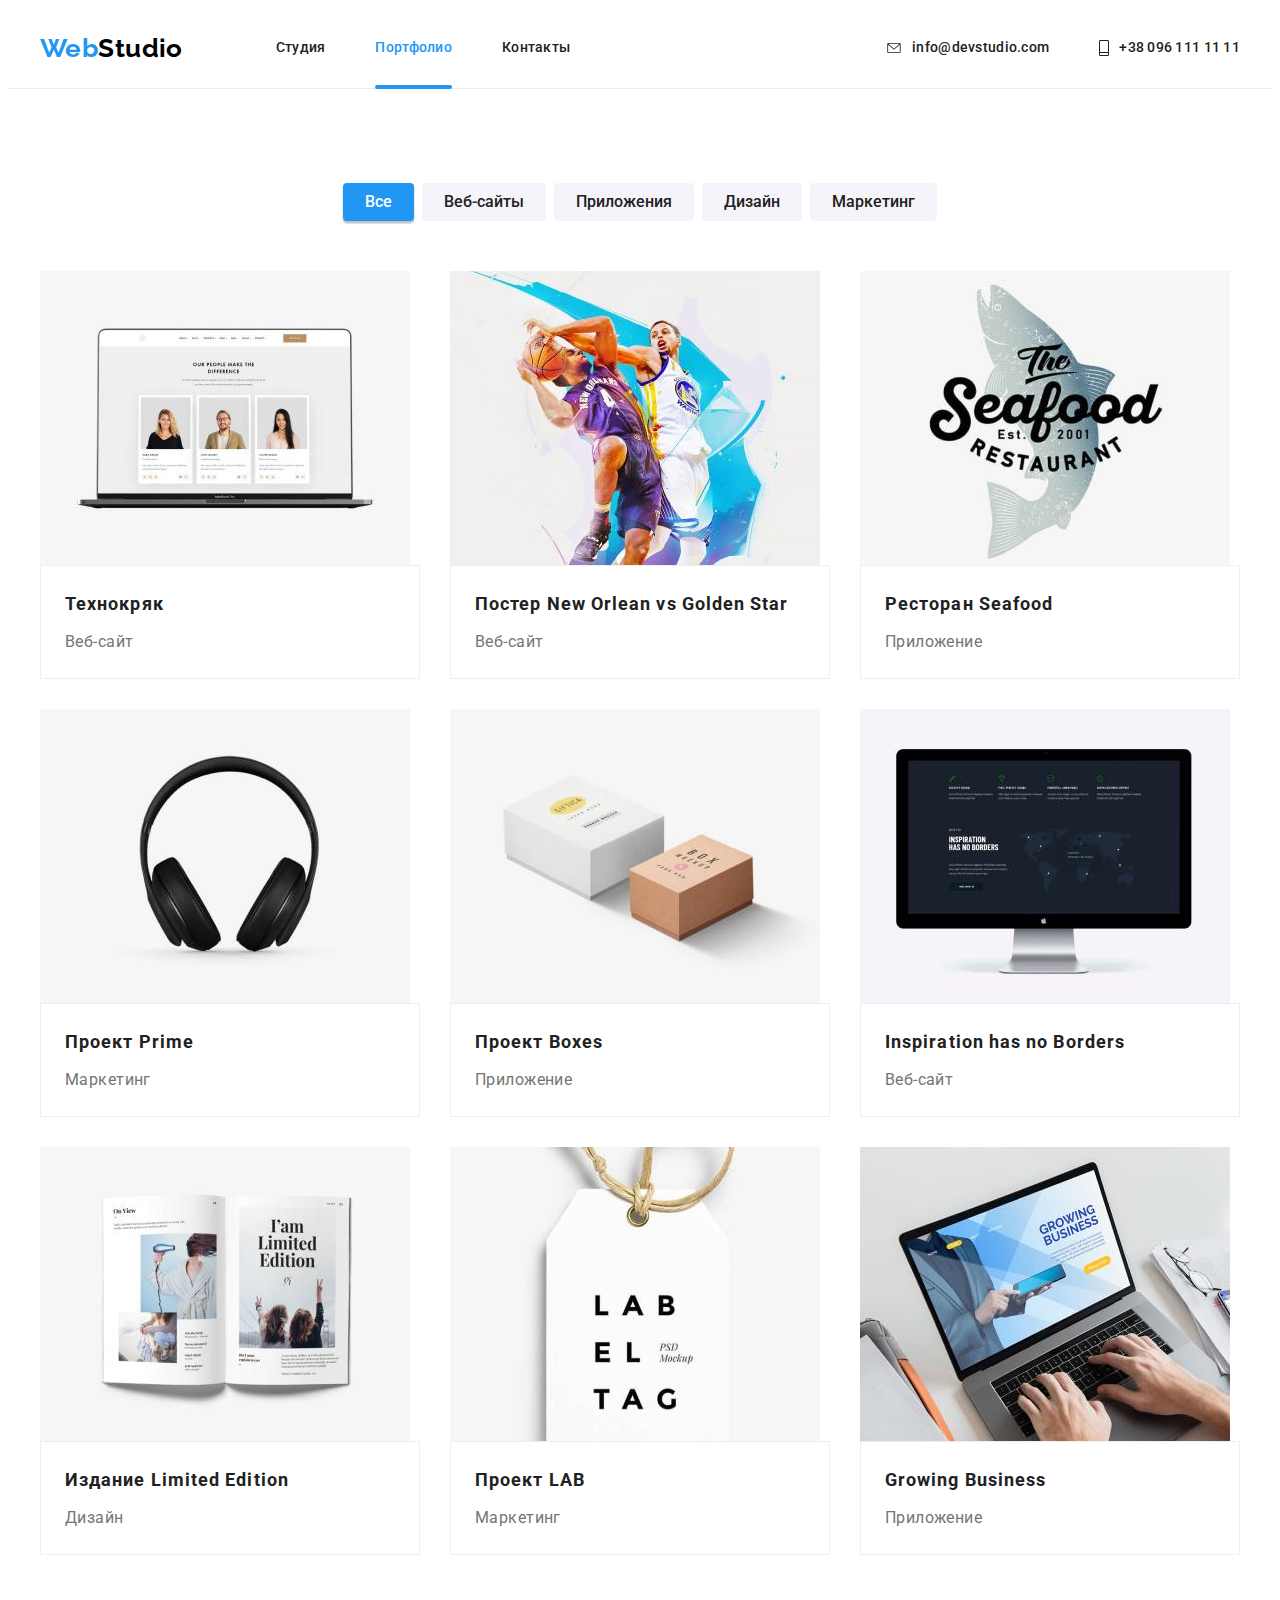
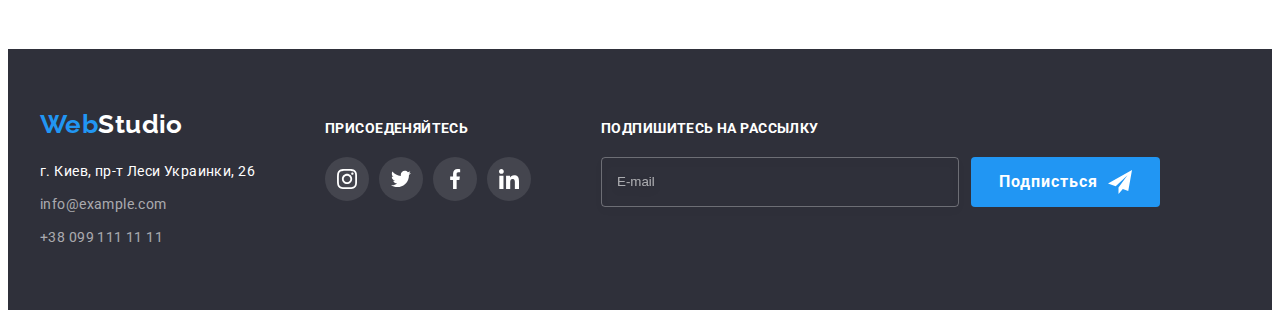
==== portfolio.html @ b483f8b5 "7" ====
<!DOCTYPE html>
<html lang="ru">

<head>
    <meta charset="UTF-8">
    <meta http-equiv="X-UA-Compatible" content="IE=edge">
    <meta name="viewport" content="width=device-width, initial-scale=1.0">
    <title>Document</title>
    <link rel="preconnect" href="https://fonts.googleapis.com">
    <link rel="preconnect" href="https://fonts.gstatic.com" crossorigin>
    <link
        href="https://fonts.googleapis.com/css2?family=Raleway:wght@700&family=Roboto:wght@400;500;700;900&display=swap"
        rel="stylesheet">

    <link rel="stylesheet" href="https://cdnjs.cloudflare.com/ajax/libs/modern-normalize/1.1.0/modern-normalize.min.css"
        integrity="sha512-wpPYUAdjBVSE4KJnH1VR1HeZfpl1ub8YT/NKx4PuQ5NmX2tKuGu6U/JRp5y+Y8XG2tV+wKQpNHVUX03MfMFn9Q=="
        crossorigin="anonymous" referrerpolicy="no-referrer" />

    <link rel="stylesheet" href="./css/styles.css">
</head>

<body>
    <header class="header">
        <div class="container header-container">
        <nav class="header-navigation">
            <a class="logo link" lang="en" href="">Web<span class="header-logo">Studio</span></a>
            <ul class="header-list list">
                <li class="header-item"><a class="header-link link" href="./index.html">Студия</a></li>
                <li class="header-item"><a class="header-link link current-link current" href="">Портфолио</a></li>
                <li class="header-item"><a class="header-link link" href="">Контакты</a></li>
            </ul>
        </nav>
        <ul class="header-contact">
            <li class="header-item list">
            <a lang="en" class="header-link link" href="mailto:info@devstudio.com">
                <svg class="header-icon" width="16" height="10">
                    <use href="./images/icons.svg#icon-envelope" ></use>   
                </svg> 
                info@devstudio.com
            </a>
            </li>
            <li class="header-item list">
            <a class="header-link link" href="tel:+380961111111">
                <svg class="header-icon" width="10" height="16">
                    <use href="./images/icons.svg#icon-vector"></use>   
                </svg> 
                +38 096 111 11 11
            </a>
            </li>
        </ul>
        </div>
    </header>
    <main>
        <!-- Галерея -->
        <section class="prtfolio section">
            <div class="container">
            <h1 class="hidden">Портфолио</h1>
            <ul class="button-list list">
                <li class="button-item"><button class="gallery-btn current-btn" type="button">Все</button></li>
                <li class="button-item"><button class="gallery-btn" type="button">Веб-сайты</button></li>
                <li class="button-item"><button class="gallery-btn" type="button">Приложения</button></li>
                <li class="button-item"><button class="gallery-btn" type="button">Дизайн</button></li>
                <li class="button-item"><button class="gallery-btn" type="button">Маркетинг</button></li>
            </ul>
            <ul class="gallery-list list">
                <li class="gallery-card">
                    <a class="link gallery-link" href="" target="_blank" rel="noopener noreferrer">
                        <div class="gallery-top-wrapper">
                        <img src="./images/portfolio1.jpg" alt="открытый ноутбук" width="370"/>
                        <p class="gallery-text">Технокряк это современная площадка распространения коронавируса. Компании используют эту платформу для цифрового шпионажа и атак на защищённые сервера конкурентов.</p>
                        </div>
                        <div class="gallery-content">
                            <h2 class="gallery-title">Технокряк</h2>
                            <p class="gallery-item">Веб-сайт</p>
                        </div>
                    </a>
                </li>
                <li class="gallery-card">
                    <a class="link gallery-link" href="" target="_blank" rel="noopener noreferrer">
                        <div class="gallery-top-wrapper">
                        <img src="./images/portfolio2.jpg" alt="баскетболисты прыгают с мячем" width="370" />
                        <p class="gallery-text">Технокряк это современная площадка распространения коронавируса. Компании используют эту платформу для цифрового шпионажа и атак на защищённые сервера конкурентов.</p>
                        </div>
                        <div class="gallery-content">
                            <h2 class="gallery-title" lang="en">Постер New Orlean vs Golden Star</h2>
                            <p class="gallery-item">Веб-сайт</p>
                        </div>

                    </a>
                </li>
                <li class="gallery-card">
                    <a class="link gallery-link" href="" target="_blank" rel="noopener noreferrer">
                        <div class="gallery-top-wrapper">
                        <img src="./images/portfolio3.jpg" alt="логотип" width="370" />
                        <p class="gallery-text">Технокряк это современная площадка распространения коронавируса. Компании используют эту платформу для цифрового шпионажа и атак на защищённые сервера конкурентов.</p>
                        </div>
                        <div class="gallery-content">
                            <h2 class="gallery-title" lang="en">Ресторан Seafood</h2>
                            <p class="gallery-item">Приложение</p>
                        </div>
                    </a>
                </li>
                <li class="gallery-card">
                    <a class="link gallery-link" href="" target="_blank" rel="noopener noreferrer">
                        <div class="gallery-top-wrapper">
                        <img src="./images/portfolio4.jpg" alt="наушники" width="370" />
                        <p class="gallery-text">Технокряк это современная площадка распространения коронавируса. Компании используют эту платформу для цифрового шпионажа и атак на защищённые сервера конкурентов.</p>
                        </div>
                        <div class="gallery-content">
                            <h2 class="gallery-title" lang="en">Проект Prime</h2>
                            <p class="gallery-item">Маркетинг</p>
                        </div>
                    </a>
                </li>
                <li class="gallery-card">
                    <a class="link gallery-link" href="" target="_blank" rel="noopener noreferrer">
                        <div class="gallery-top-wrapper">
                        <img src="./images/portfolio5.jpg" alt="коробки" width="370" />
                        <p class="gallery-text">Технокряк это современная площадка распространения коронавируса. Компании используют эту платформу для цифрового шпионажа и атак на защищённые сервера конкурентов.</p>
                        </div>
                        <div class="gallery-content">
                            <h2 class="gallery-title" lang="en">Проект Boxes</h2>
                            <p class="gallery-item">Приложение</p>
                        </div>
                    </a>
                </li>
                <li class="gallery-card">
                    <a class="link gallery-link" href="" target="_blank" rel="noopener noreferrer">
                        <div class="gallery-top-wrapper">
                        <img src="./images/portfolio6.jpg" alt="монитор" width="370" />
                        <p class="gallery-text">Технокряк это современная площадка распространения коронавируса. Компании используют эту платформу для цифрового шпионажа и атак на защищённые сервера конкурентов.</p>
                        </div>
                        <div class="gallery-content">
                            <h2 class="gallery-title" lang="en">Inspiration has no Borders</h2>
                            <p class="gallery-item">Веб-сайт</p>
                        </div>
                    </a>
                </li>
                <li class="gallery-card">
                    <a class="link gallery-link" href="" target="_blank" rel="noopener noreferrer">
                        <div class="gallery-top-wrapper">
                        <img src="./images/portfolio7.jpg" alt="открытая книга" width="370" />
                        <p class="gallery-text">Технокряк это современная площадка распространения коронавируса. Компании используют эту платформу для цифрового шпионажа и атак на защищённые сервера конкурентов.</p>
                        </div>
                        <div class="gallery-content">
                            <h2 class="gallery-title" lang="en">Издание Limited Edition</h2>
                            <p class="gallery-item">Дизайн</p>
                        </div>
                    </a>
                </li>
                <li class="gallery-card">
                    <a class="link gallery-link" href="" target="_blank" rel="noopener noreferrer">
                        <div class="gallery-top-wrapper">
                        <img src="./images/portfolio8.jpg" alt="бирка" width="370" />
                        <p class="gallery-text">Технокряк это современная площадка распространения коронавируса. Компании используют эту платформу для цифрового шпионажа и атак на защищённые сервера конкурентов.</p>
                        </div>
                        <div class="gallery-content">
                            <h2 class="gallery-title" lang="en">Проект LAB</h2>
                            <p class="gallery-item">Маркетинг</p>
                        </div>
                    </a>
                </li>
                <li class="gallery-card">
                    <a class="link gallery-link" href="" target="_blank" rel="noopener noreferrer">
                        <div class="gallery-top-wrapper">
                        <img src="./images/portfolio9.jpg" alt="печатает на ноутбуке" width="370" />
                        <p class="gallery-text">Технокряк это современная площадка распространения коронавируса. Компании используют эту платформу для цифрового шпионажа и атак на защищённые сервера конкурентов.</p>
                        </div>
                        <div class="gallery-content">
                            <h2 class="gallery-title" lang="en">Growing Business</h2>
                            <p class="gallery-item">Приложение</p>
                        </div>
                    </a>
                </li>
            </ul>
        </div>
        </section>
    </main>
    <footer class="footer">
        <div class="container footer-info">
            <div class="footer-contact">
            <a class="logo link" lang="en" href="">Web<span class="footer-logo">Studio</span></a>
            <address class="adrress-list">
            <ul class="footer-list">
                <li class="footer-item list"><a class="adress-link link" href="">г. Киев, пр-т Леси Украинки, 26</a></li>
                <li class="footer-item list"><a class="adrress-item link" href="mailto:info@example.com">info@example.com</a></li>
                <li class="footer-item list"><a class="adrress-item link" href="tel:+380991111111">+38 099 111 11 11</a></li>
            </ul>
            </address>
            </div>
            <div class="footer-contact ">
            <h4 class="foter-social-title">ПРИСОЕДЕНЯЙТЕСЬ</h4>
            <ul class="foter-social-list social-list list">
                <li class="social-item">
                    <a href="" class="footer-social-link link">
                        <svg class="footer-icon">
                            <use href="./images/icons.svg#icon-instagram"></use>   
                        </svg>
                    </a>
                </li> 
                <li class="social-item">
                    <a href="" class="footer-social-link link">
                        <svg class="footer-icon">
                            <use href="./images/icons.svg#icon-twitter"></use>   
                        </svg>
                    </a>
                </li> 
                    <li class="social-item">
                        <a href="" class="footer-social-link link">
                            <svg class="footer-icon">
                                <use href="./images/icons.svg#icon-facebook"></use>   
                            </svg>
                        </a>
                    </li> 
                    <li class="social-item">
                        <a href="" class="footer-social-link link">
                            <svg class="footer-icon">
                                <use href="./images/icons.svg#icon-linkedin"></use>   
                            </svg>
                        </a>
                    </li>  
            </ul>
            </div> 
            <div class="signup-container">
                <h4 class="foter-social-title">ПОДПИШИТЕСЬ НА РАССЫЛКУ</h4>
                <div class="singup-wrap">
                    <form action="#" class="singup-form">
                        <input type="text" name="user-email" class="form-input" placeholder="E-mail" />
                    </form>
                    <button type="button" class="singup-btn">Подписться
                        <svg class="icon-send" width="24" height="24">
                            <use href="./images/icons.svg#icon-send"></use>
                        </svg>
                    </button>
                </div>
            </div>
        </div>
    </footer>
</body>

</html>
---- css/styles.css ----
:root {
  --primary-title-color: #ffffff;
  --secondary-title-color: #212121;
  --primary-text-color: #757575;
  --secondary-text-color: #ffffff;
  --accent-color: #2196f3;
  --border-color: #ececec;
  --bg-color: #f5f4fa;
  --primery-icon-color: #afb1b8;
}

p,
h1,
h2,
h3,
h4,
h5,
h6 {
  margin: 0;
}
ul {
  margin: 0;
  padding-left: 0;
}

img {
  display: block;
  max-width: 100%;
  height: auto;
}

body {
  font-family: "Roboto", sans-serif;
  font-size: 14px;
  letter-spacing: 0.03em;
  color: var(--primary-text-color);
  background-color: var(--primary-title-color);
}

.link {
  text-decoration: none;
  color: inherit;
}

.list {
  list-style: none;
}
.container {
  width: 1200px;
  margin: 0 auto;
  padding-left: 15px;
  padding-right: 15px;
}

.section {
  padding-top: 94px;
  padding-bottom: 94px;
}

.hidden {
  position: absolute;
  width: 1px;
  height: 1px;
  margin: -1px;
  padding: 0;
  overflow: hidden;
  border: 0;
  clip: rect(0 0 0 0);
}

/* HEADER */

.header {
  border-bottom: 1px solid var(--border-color);
}

.header-container {
  display: flex;
  align-items: center;
}

.header-navigation {
  display: flex;
  align-items: center;
}

.header-navigation .logo {
  margin-right: 93px;
}

.header-list {
  display: flex;
}

.header-item:not(:last-child) {
  margin-right: 50px;
}

.logo {
  font-family: "Raleway", sans-serif;
  font-weight: 700;
  font-size: 26px;
  line-height: 1.19;
  color: var(--accent-color);
}

.header-logo {
  color: #000000;
}

.header-contact {
  display: flex;
  margin-left: auto;
  color: var(--primary-text-color);
}

.header-item {
  display: flex;
  padding: 32px 0;
  line-height: 1.14;
  letter-spacing: 0.02em;
}

.header-link {
  font-weight: 500;
  line-height: 1.14;
  color: var(--secondary-title-color);
  display: flex;
  align-items: center;
  position: relative;
  transition: color 250ms cubic-bezier(0.4, 0, 0.2, 1);
}

.header-contact-item {
  color: var(--primary-text-color);
}

.header-link:hover,
.header-link:focus,
.current-link {
  color: var(--accent-color);
}

.header-icon {
  fill: var(--primary-text-color);
  margin-right: 10px;
  fill: currentColor;
}

.current::after {
  content: "";
  position: absolute;
  width: 100%;
  height: 4px;
  border-radius: 2px;
  background-color: var(--accent-color);
  display: block;
  bottom: -33px;
}

/* HERO */
.hero {
  background-image: linear-gradient(
      to right,
      rgba(47, 48, 58, 0.4),
      rgba(47, 48, 58, 0.4)
    ),
    url(../images/hero.jpg);
  background-repeat: no-repeat;
  background-position: center;
  background-size: cover;

  text-align: center;
  padding-top: 200px;
  padding-bottom: 200px;
}

.hero-title {
  margin: 0 auto;
  max-width: 696px;
  margin-bottom: 30px;

  font-weight: 900;
  font-size: 44px;
  line-height: 1.36;
  letter-spacing: 0.06em;
  text-transform: uppercase;
  color: var(--primary-title-color);
}

.hero-btn {
  padding: 10px 32px;
  display: inline-block;
  align-items: center;
  text-align: center;
  margin: 0 auto;
  border: 0;
  border-radius: 4px;

  font-family: inherit;
  font-weight: 700;
  font-size: 16px;
  line-height: 1.88;
  letter-spacing: 0.06em;
  color: var(--primary-title-color);
  background-color: var(--accent-color);
  cursor: pointer;
  transition: color 250ms cubic-bezier(0.4, 0, 0.2, 1),
    background-color 250ms cubic-bezier(0.4, 0, 0.2, 1);
}

.hero-btn:hover,
.hero-btn:focus {
  font-family: inherit;
  font-weight: 700;
  font-size: 16px;
  line-height: 1.88;
  letter-spacing: 0.06em;
  color: var(--primary-title-color);
  background-color: #188ce8;
}

/* ANDVANTAGES */

.advantages-list {
  display: flex;
  flex-wrap: wrap;
  align-items: center;
  margin-left: -30px;
  margin-top: -30px;
}
.advantages-card {
  max-width: 270px;
  margin-left: 30px;
  margin-top: 30px;
  flex-basis: calc(100% / 4 - 30px);
}
.advantages-item {
  margin-bottom: 10px;
  font-weight: 700;
  line-height: 1.14;
  text-transform: uppercase;
  color: var(--secondary-title-color);
}

.advantages-link {
  font-weight: 400;
  line-height: 1.71;
}

.advantages-icon {
  display: flex;
  justify-content: center;
  align-items: center;
  background-color: var(--bg-color);
  height: 120px;
  margin-bottom: 30px;
}

/* WORK */

.work {
  padding-top: 0;
}

.work-title {
  text-align: center;
  margin-bottom: 50px;
  font-weight: 700;
  font-size: 36px;
  line-height: 1.17;
  color: var(--secondary-title-color);
}

.work-list {
  display: flex;
  flex-wrap: wrap;
  align-items: center;
  margin-left: -30px;
  margin-top: -30px;
}
.work-card {
  margin-left: 30px;
  margin-top: 30px;
  flex-basis: calc(100% / 3 - 30px);
  position: relative;
}

.work-list-text {
  font-size: 14px;
  color: var(--secondary-text-color);
  background: rgba(47, 48, 58, 0.8);
  text-align: center;
  padding: 27px;
  position: absolute;
  bottom: 0;
  left: 0;
  height: 70px;
  width: 100%;
}

/* TEAM */

.team {
  background: var(--bg-color);
}

.team-list {
  display: flex;
  flex-wrap: wrap;
  align-items: center;
  margin-left: -30px;
  margin-top: -30px;
}

.team-card {
  max-width: 270px;
  margin-left: 30px;
  margin-top: 30px;
  flex-basis: calc(100% / 4 - 30px);
  box-shadow: 0px 1px 3px rgba(0, 0, 0, 0.12), 0px 1px 1px rgba(0, 0, 0, 0.14),
    0px 2px 1px rgba(0, 0, 0, 0.2);
  border-radius: 0px 0px 4px 4px;
  background-color: var(--primary-title-color);
}

.team-title {
  text-align: center;
  padding-bottom: 50px;
  font-weight: 700;
  font-size: 36px;
  line-height: 1.17;
  color: var(--secondary-title-color);
}

.team-item {
  margin-bottom: 10px;

  font-weight: 500;
  font-size: 16px;
  line-height: 1.19;
  text-align: center;
  color: var(--secondary-title-color);
}

.team-content {
  padding: 30px 30px;
}

.team-link {
  font-weight: 400;
  font-size: 16px;
  line-height: 1.19;
  text-align: center;
  margin-bottom: 16px;
  display: flex;
  align-items: center;
  justify-content: center;
}

.social-list {
  display: flex;
  justify-content: center;
}

.social-item {
  display: flex;
  width: 44px;
  height: 44px;
  border-radius: 50%;
}

.social-item + .social-item {
  margin-left: 10px;
}

.social-link {
  display: flex;
  align-items: center;
  justify-content: center;
  width: 100%;
  height: 100%;
  border-radius: 50%;
  transition: background-color 250ms cubic-bezier(0.4, 0, 0.2, 1);
}

.social-icon {
  width: 20px;
  height: 20px;
  fill: var(--primery-icon-color);
  transition: fill 250ms cubic-bezier(0.4, 0, 0.2, 1);
}

.social-link:hover,
.social-link:focus {
  background-color: var(--accent-color);
}

.social-link:hover .social-icon,
.social-link:focus .social-icon {
  fill: var(--secondary-text-color);
}

/* CLIENTS */

.clients-title {
  text-align: center;
  font-weight: 700;
  font-size: 36px;
  line-height: 1.17;
  color: var(--secondary-title-color);
  margin-bottom: 50px;
}

.clients-list {
  display: flex;
  flex-wrap: wrap;
  align-items: center;
  margin-left: -30px;
  margin-top: -30px;
}

.clients-item {
  margin-left: 30px;
  margin-top: 30px;
  flex-basis: calc(100% / 6 - 30px);
  transition: outline 250ms cubic-bezier(0.4, 0, 0.2, 1);
}

.clients-icon {
  display: flex;
  justify-content: center;
  align-items: center;
  height: 92px;
  border: 1px solid var(--primery-icon-color);
  border-radius: 4px 4px 4px 4px;
  fill: var(--primery-icon-color);
  transition: fill 250ms cubic-bezier(0.4, 0, 0.2, 1),
    border 250ms cubic-bezier(0.4, 0, 0.2, 1);
}

.clients-icon:hover,
.clients-icon:focus {
  border: 1px solid var(--accent-color);
  fill: var(--accent-color);
}

/* FOOTER */

.footer .logo {
  display: block;
  margin-bottom: 20px;
}

.footer {
  display: flex;
  padding-top: 60px;
  padding-bottom: 60px;
  background-color: #2f303a;
}

.footer-item:not(:last-child) {
  margin-bottom: 9px;
}

.footer-logo {
  color: var(--secondary-text-color);
}
.adrress-item {
  font-style: normal;
  line-height: 1.71;
  color: rgba(255, 255, 255, 0.6);
}

.adress-link {
  font-style: normal;
  line-height: 1.71;
  color: var(--secondary-text-color);
  transition: color 250ms ease;
}
.adrress-item:hover,
.adrress-item:focus,
.adress-link:hover,
.adress-link:focus {
  color: var(--accent-color);
}

.footer-info {
  display: flex;
  align-items: baseline;
}

.footer-contact:last-child {
  margin-left: auto;
}

.footer-contact:not(:last-child) {
  margin-right: 70px;
}

.foter-social-title {
  margin-bottom: 20px;
  font-weight: 700;
  line-height: 1.14;
  text-transform: uppercase;
  color: var(--secondary-text-color);
}

.footer-social-list {
  max-width: 200px;
}

.footer-social-link {
  display: flex;
  align-items: center;
  justify-content: center;
  width: 100%;
  height: 100%;
  border-radius: 50%;
  background-color: rgba(255, 255, 255, 0.1);
  transition: background-color 250ms cubic-bezier(0.4, 0, 0.2, 1) t;
}

.footer-icon {
  width: 20px;
  height: 20px;
  fill: var(--secondary-text-color);
}

.footer-social-link:hover,
.footer-social-link:focus {
  background-color: var(--accent-color);
}

.singup-wrap {
  display: flex;
}

.singup-form {
  display: flex;
}

.form-input {
  width: 358px;
  height: 50px;
  border: 1px solid rgba(255, 255, 255, 0.3);
  box-sizing: border-box;
  filter: drop-shadow(0px 4px 4px rgba(0, 0, 0, 0.15));
  border-radius: 4px;
  background-color: transparent;
  color: var(--primary-title-color);
  outline: none;
  padding: 15px;
  margin-right: 12px;
  cursor: pointer;
  transition: color 250ms cubic-bezier(0.4, 0, 0.2, 1),
    border 250ms cubic-bezier(0.4, 0, 0.2, 1);
}

.form-input::placeholder {
  color: rgba(255, 255, 255, 0.6);
  transition: color 250ms cubic-bezier(0.4, 0, 0.2, 1);
}

.form-input:hover,
.form-input:focus {
  border-color: var(--primary-title-color);
}

.form-input:hover::placeholder,
.form-input:focus::placeholder {
  color: #ffffff;
}

.singup-btn {
  padding: 10px 28px;
  display: flex;
  align-items: center;
  text-align: center;
  margin: 0 auto;
  border: 0;
  border-radius: 4px;

  font-family: inherit;
  font-weight: 700;
  font-size: 16px;
  line-height: 1.88;
  letter-spacing: 0.06em;
  color: var(--primary-title-color);
  background-color: var(--accent-color);
  cursor: pointer;
  transition: background-color 250ms cubic-bezier(0.4, 0, 0.2, 1);
}

.icon-send {
  margin-left: 10px;
}

.singup-btn:hover,
.singup-btn:focus {
  background-color: #188ce8;
}

/* PORTFOLIO */

/* GALLERY */

.button-list {
  display: flex;
  flex-wrap: wrap;
  align-items: center;
  justify-content: center;
  margin-bottom: 50px;
}

.button-item:not(:last-child) {
  margin-right: 8px;
}

.gallery-list {
  display: flex;
  flex-wrap: wrap;
  align-items: center;
  margin-left: -30px;
  margin-top: -30px;
}

.gallery-card {
  margin-left: 30px;
  margin-top: 30px;
  flex-basis: calc(100% / 3 - 30px);
}

.gallery-content {
  padding: 20px 24px;
  border: 1px solid #eeeeee;
}

.gallery-link {
  display: block;
  transition: box-shadow 250ms ease-in-out;
}

.gallery-link:hover,
.gallery-link:focus,
.gallery-link:active {
  box-shadow: 0px 1px 1px rgba(0, 0, 0, 0.12), 0px 4px 4px rgba(0, 0, 0, 0.06),
    1px 4px 6px rgba(0, 0, 0, 0.16);
  outline: none;
}

.gallery-title {
  margin-bottom: 4px;
  font-weight: 700;
  font-size: 18px;
  line-height: 2;
  letter-spacing: 0.06em;
  color: var(--secondary-title-color);
}

.gallery-item {
  font-size: 16px;
  line-height: 2;
}

.gallery-btn {
  display: inline-block;
  align-items: center;
  text-align: center;
  border: 0;
  border-radius: 4px;
  height: 38px;
  padding: 6px 22px;

  font-family: inherit;
  font-weight: 500;
  font-size: 16px;
  line-height: 1.62;
  color: var(--secondary-title-color);
  background-color: var(--bg-color);
  cursor: pointer;
  transition: color 250ms cubic-bezier(0.4, 0, 0.2, 1),
    background-color 250ms cubic-bezier(0.4, 0, 0.2, 1);
}

.gallery-btn:hover,
.gallery-btn:focus,
.current-btn {
  color: var(--secondary-text-color);
  background-color: var(--accent-color);
  box-shadow: 0px 3px 1px rgba(0, 0, 0, 0.1), 0px 1px 2px rgba(0, 0, 0, 0.08),
    0px 2px 2px rgba(0, 0, 0, 0.12);
}

.gallery-top-wrapper {
  position: relative;
  overflow: hidden;
}

.gallery-link:hover .gallery-text,
.gallery-link:focus .gallery-text {
  transform: translateY(0);
  opacity: 1;
}

.gallery-text {
  font-weight: 400;
  font-size: 18px;
  line-height: 28px;
  color: var(--secondary-text-color);
  background: rgba(33, 150, 243, 0.9);
  padding: 63px 24px;
  position: absolute;
  opacity: 0;
  top: 0;
  left: 0;
  height: 100%;
  width: 100%;
  transform: translateY(100%);
  transition: transform 250ms cubic-bezier(0.4, 0, 0.2, 1),
    opacity 250ms cubic-bezier(0.4, 0, 0.2, 1);
}

.backdrop {
  position: fixed;
  background-color: rgba(0, 0, 0, 0.2);
  width: 100vw;
  height: 100vh;
  top: 0;
  display: flex;
  align-items: center;
  justify-content: center;
  transition: opacity 250ms cubic-bezier(0.4, 0, 0.2, 1),
    visibility 250ms cubic-bezier(0.4, 0, 0.2, 1);
}

.backdrop.is-hidden {
  opacity: 0;
  visibility: hidden;
  pointer-events: none;
}

.backdrop.is-hidden .modal {
  transform: scale(2);
  opacity: 0;
}

.modal {
  width: 528px;
  height: 581px;
  background-color: var(--primary-title-color);
  border-radius: 4px;
  position: relative;
  opacity: 1;
  transform: scale(1);
  transition: transform 250ms cubic-bezier(0.4, 0, 0.2, 1),
    opacity 250ms cubic-bezier(0.4, 0, 0.2, 1);
  padding: 40px;
}

.modal-field {
  margin-bottom: 10px;
  position: relative;
}

.modal-title {
  font-weight: 700;
  font-size: 20px;
  line-height: 1.15;
  text-align: center;
  color: var(--secondary-title-color);
  margin-bottom: 12px;
}

.input-label {
  font-size: 12px;
  line-height: 1.17;
  letter-spacing: 0.01em;
  color: var(--primary-text-color);
  display: block;
  margin-bottom: 4px;
}

.modal-input {
  width: 100%;
  height: 40px;
  color: var(--primary-text-color);
  border: 1px solid rgba(33, 33, 33, 0.2);
  box-sizing: border-box;
  border-radius: 4px;
  background-color: transparent;
  padding: 12px;
  padding-left: 42px;
  outline: none;
  cursor: pointer;
  transition: border 250ms cubic-bezier(0.4, 0, 0.2, 1);
}

.modal-input:hover,
.modal-input:focus {
  border-color: var(--accent-color);
}

.modal-input-text {
  width: 100%;
  height: 120px;
  font-size: 14px;
  line-height: 1.14;
  letter-spacing: 0.01em;
  color: rgba(117, 117, 117, 0.5);
  border: 1px solid rgba(33, 33, 33, 0.2);
  box-sizing: border-box;
  border-radius: 4px;
  resize: none;
  outline: none;
  background-color: transparent;
  padding: 12px 16px;
  cursor: pointer;
  transition: border-color 250ms cubic-bezier(0.4, 0, 0.2, 1);
}

.icon-input {
  position: absolute;
  left: 15px;
  top: 50%;
  transform: translateY(-50%);
  fill: var(--secondary-title-color);
  transition: fill 250ms cubic-bezier(0.4, 0, 0.2, 1);
}

.modal-input:hover + .icon-input,
.modal-input:focus + .icon-input {
  fill: var(--accent-color);
}

.modal-input-text::placeholder {
  color: rgba(117, 117, 117, 0.5);
}

.modal-input-text:hover,
.modal-input-text:focus {
  border-color: var(--accent-color);
}

.modal-btn {
  padding: 10px 56px;
  display: block;
  align-items: center;
  text-align: center;
  margin: 0 auto;
  border: 0;
  border-radius: 4px;

  font-family: inherit;
  font-weight: 700;
  font-size: 16px;
  line-height: 1.88;
  letter-spacing: 0.06em;
  color: var(--primary-title-color);
  background-color: var(--accent-color);
  cursor: pointer;
  box-shadow: 0px 4px 4px rgba(0, 0, 0, 0.15);
  transition: background-color 250ms cubic-bezier(0.4, 0, 0.2, 1);
}

.modal-btn:hover,
.modal-btn:focus {
  background-color: #188ce8;
}

.input-wraper {
  display: block;
  position: relative;
}

.close-btn {
  position: absolute;
  right: 8px;
  top: 8px;
  background: transparent;
  border-radius: 50%;
  width: 30px;
  height: 30px;
  border: 1px solid rgba(0, 0, 0, 0.1);
  display: flex;
  align-items: center;
  justify-content: center;
  cursor: pointer;
  fill: #000000;
}

.close-btn:focus,
.close-btn:hover {
  fill: var(--accent-color);
}

.check-text {
  font-size: 14px;
  line-height: 1.71;
  color: var(--primary-text-color);
  display: flex;
  margin-bottom: 30px;

  display: flex;
  align-items: center;
  justify-content: center;
  cursor: pointer;
}

.check-text span {
  width: 16px;
  height: 15px;
  border: 1px solid var(--secondary-title-color);
  border-radius: 2px;
  margin-right: 8px;
  display: flex;
  align-items: center;
  justify-content: center;
  transition: border-color 250ms cubic-bezier(0.4, 0, 0.2, 1);
}

.modal-checkbox:checked + .check-text span {
  background-color: var(--accent-color);
  border: none;
}

.modal-checkbox:hover + .check-text span,
.modal-checkbox:focus + .check-text span {
  border-color: var(--accent-color);
}

.check-link {
  color: var(--accent-color);
  margin-left: 5px;
}
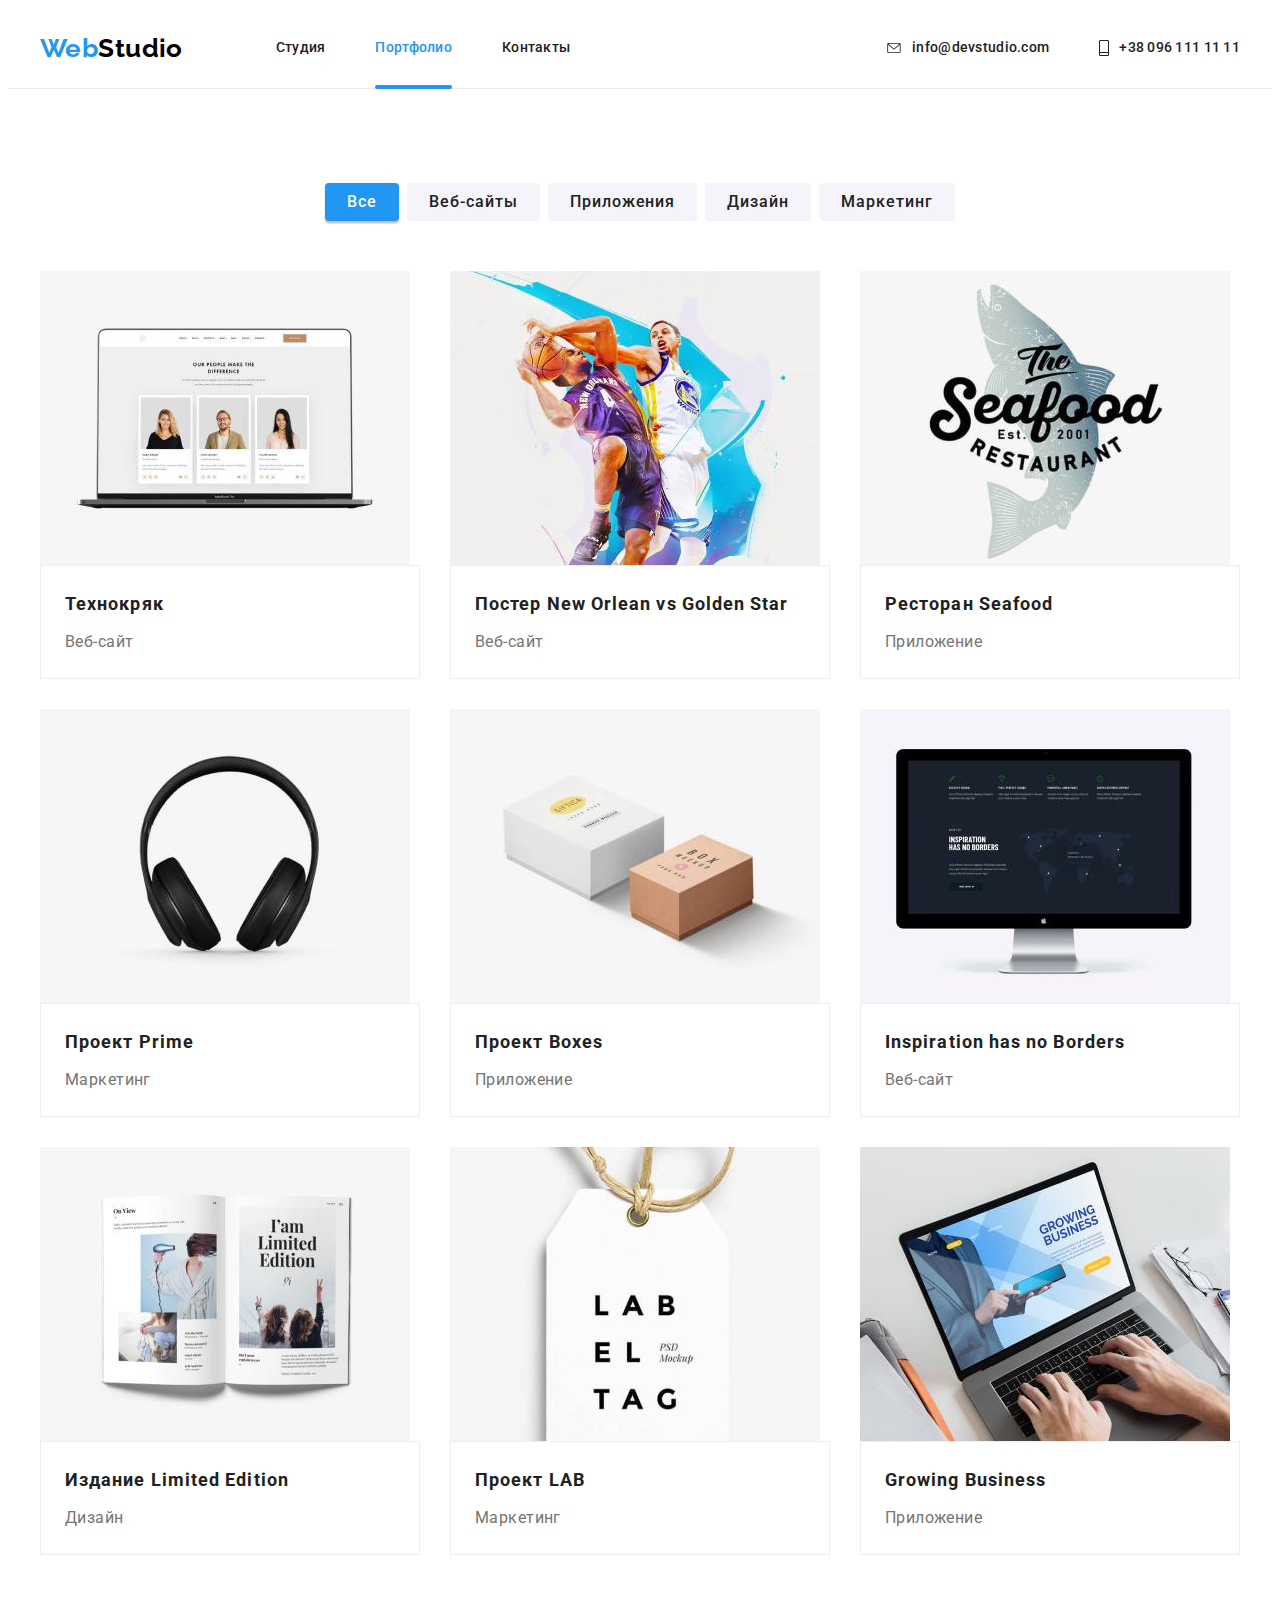
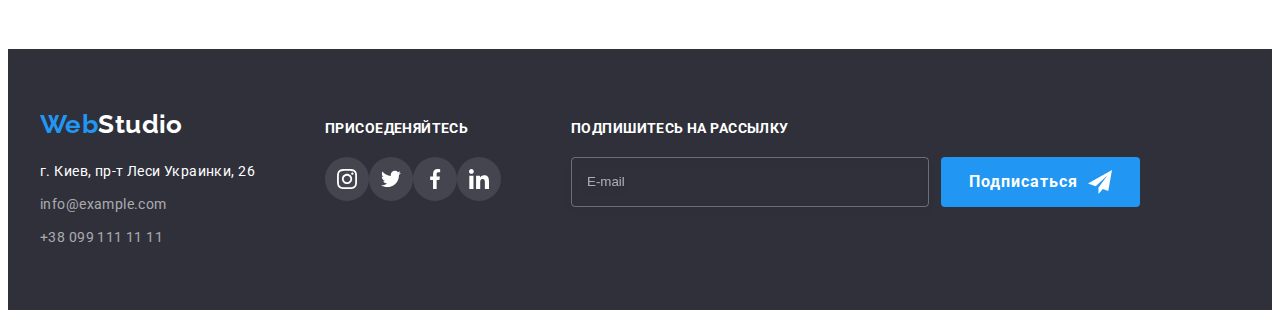
==== commit c2e4cc25: "bem" ====
--- a/portfolio.html
+++ b/portfolio.html
@@ -16,7 +16,9 @@
         integrity="sha512-wpPYUAdjBVSE4KJnH1VR1HeZfpl1ub8YT/NKx4PuQ5NmX2tKuGu6U/JRp5y+Y8XG2tV+wKQpNHVUX03MfMFn9Q=="
         crossorigin="anonymous" referrerpolicy="no-referrer" />
 
+    <link rel="stylesheet" href="./css/main.css">
     <link rel="stylesheet" href="./css/styles.css">
+
 </head>
 
 <body>
@@ -56,11 +58,11 @@
             <div class="container">
             <h1 class="hidden">Портфолио</h1>
             <ul class="button-list list">
-                <li class="button-item"><button class="gallery-btn current-btn" type="button">Все</button></li>
-                <li class="button-item"><button class="gallery-btn" type="button">Веб-сайты</button></li>
-                <li class="button-item"><button class="gallery-btn" type="button">Приложения</button></li>
-                <li class="button-item"><button class="gallery-btn" type="button">Дизайн</button></li>
-                <li class="button-item"><button class="gallery-btn" type="button">Маркетинг</button></li>
+                <li class="button-item"><button class="btn gallery-btn current-btn" type="button">Все</button></li>
+                <li class="button-item"><button class="btn gallery-btn" type="button">Веб-сайты</button></li>
+                <li class="button-item"><button class="btn gallery-btn" type="button">Приложения</button></li>
+                <li class="button-item"><button class="btn gallery-btn" type="button">Дизайн</button></li>
+                <li class="button-item"><button class="btn gallery-btn" type="button">Маркетинг</button></li>
             </ul>
             <ul class="gallery-list list">
                 <li class="gallery-card">
@@ -177,63 +179,67 @@
         </section>
     </main>
     <footer class="footer">
-        <div class="container footer-info">
+        <div class="container footer__info">
+            <div class="footer__contact">
+                <a class="logo link" lang="en" href="">Web<span class="footer__logo">Studio</span></a>
+                <address class="adrress-list">
+                    <ul class="footer-list">
+                        <li class="footer-list__item list"><a class="adrress-list__link link" href="">г. Киев, пр-т Леси
+                                Украинки, 26</a></li>
+                        <li class="footer-list__item list"><a class="adrress-list__item link"
+                                href="mailto:info@example.com">info@example.com</a></li>
+                        <li class="footer-list__item list"><a class="adrress-list__item link" href="tel:+380991111111">+38 099
+                                111 11 11</a></li>
+                    </ul>
+                </address>
+            </div>
+            <div class="footer__contact">
+                <h4 class="footer__social-title">ПРИСОЕДЕНЯЙТЕСЬ</h4>
+                <ul class="footer-social-list social-list list">
+                    <li class="social-list__item">
+                        <a href="" class="social-list__link footer-social-list__link link">
+                            <svg class="footer-social-list__icon">
+                                <use href="./images/icons.svg#icon-instagram"></use>
+                            </svg>
+                        </a>
+                    </li>
+                    <li class="social-list__item">
+                        <a href="" class="social-list__link footer-social-list__link link">
+                            <svg class="footer-social-list__icon">
+                                <use href="./images/icons.svg#icon-twitter"></use>
+                            </svg>
+                        </a>
+                    </li>
+                    <li class="social-list__item">
+                        <a href="" class="social-list__link footer-social-list__link link">
+                            <svg class="footer-social-list__icon">
+                                <use href="./images/icons.svg#icon-facebook"></use>
+                            </svg>
+                        </a>
+                    </li>
+                    <li class="social-list__item">
+                        <a href="" class="social-list__link footer-social-list__link link">
+                            <svg class="footer-social-list__icon">
+                                <use href="./images/icons.svg#icon-linkedin"></use>
+                            </svg>
+                        </a>
+                    </li>
+                </ul>
+            </div>
             <div class="footer-contact">
-            <a class="logo link" lang="en" href="">Web<span class="footer-logo">Studio</span></a>
-            <address class="adrress-list">
-            <ul class="footer-list">
-                <li class="footer-item list"><a class="adress-link link" href="">г. Киев, пр-т Леси Украинки, 26</a></li>
-                <li class="footer-item list"><a class="adrress-item link" href="mailto:info@example.com">info@example.com</a></li>
-                <li class="footer-item list"><a class="adrress-item link" href="tel:+380991111111">+38 099 111 11 11</a></li>
-            </ul>
-            </address>
-            </div>
-            <div class="footer-contact ">
-            <h4 class="foter-social-title">ПРИСОЕДЕНЯЙТЕСЬ</h4>
-            <ul class="foter-social-list social-list list">
-                <li class="social-item">
-                    <a href="" class="footer-social-link link">
-                        <svg class="footer-icon">
-                            <use href="./images/icons.svg#icon-instagram"></use>   
-                        </svg>
-                    </a>
-                </li> 
-                <li class="social-item">
-                    <a href="" class="footer-social-link link">
-                        <svg class="footer-icon">
-                            <use href="./images/icons.svg#icon-twitter"></use>   
-                        </svg>
-                    </a>
-                </li> 
-                    <li class="social-item">
-                        <a href="" class="footer-social-link link">
-                            <svg class="footer-icon">
-                                <use href="./images/icons.svg#icon-facebook"></use>   
-                            </svg>
-                        </a>
-                    </li> 
-                    <li class="social-item">
-                        <a href="" class="footer-social-link link">
-                            <svg class="footer-icon">
-                                <use href="./images/icons.svg#icon-linkedin"></use>   
-                            </svg>
-                        </a>
-                    </li>  
-            </ul>
-            </div> 
-            <div class="signup-container">
-                <h4 class="foter-social-title">ПОДПИШИТЕСЬ НА РАССЫЛКУ</h4>
+                <h4 class="footer__social-title">ПОДПИШИТЕСЬ НА РАССЫЛКУ</h4>
                 <div class="singup-wrap">
-                    <form action="#" class="singup-form">
-                        <input type="text" name="user-email" class="form-input" placeholder="E-mail" />
+                    <form action="#" class="singup-wrap__form">
+                        <input type="email" name="user-email" class="singup-wrap__input" id="email" placeholder="E-mail" />
                     </form>
-                    <button type="button" class="singup-btn">Подписться
-                        <svg class="icon-send" width="24" height="24">
+                    <button type="button" class="btn singup-wrap__btn">Подписаться
+                        <svg class="singup-wrap__icon-send" width="24" height="24">
                             <use href="./images/icons.svg#icon-send"></use>
                         </svg>
                     </button>
                 </div>
             </div>
+        
         </div>
     </footer>
 </body>
--- a/css/main.css
+++ b/css/main.css
@@ -0,0 +1,910 @@
+:root {
+  --primary-title-color: #ffffff;
+  --secondary-title-color: #212121;
+  --primary-text-color: #757575;
+  --secondary-text-color: #ffffff;
+  --accent-color: #2196f3;
+  --border-color: #ececec;
+  --bg-color: #f5f4fa;
+  --primery-icon-color: #afb1b8;
+}
+
+p,
+h1,
+h2,
+h3,
+h4,
+h5,
+h6 {
+  margin: 0;
+}
+
+ul {
+  margin: 0;
+  padding-left: 0;
+}
+
+img {
+  display: block;
+  max-width: 100%;
+  height: auto;
+}
+
+body {
+  font-family: "Roboto", sans-serif;
+  font-size: 14px;
+  letter-spacing: 0.03em;
+  color: var(--primary-text-color);
+  background-color: var(--primary-title-color);
+}
+
+.link {
+  text-decoration: none;
+  color: inherit;
+}
+
+.list {
+  list-style: none;
+}
+
+.container {
+  width: 1200px;
+  margin: 0 auto;
+  padding-left: 15px;
+  padding-right: 15px;
+}
+
+.hidden {
+  position: absolute;
+  width: 1px;
+  height: 1px;
+  margin: -1px;
+  padding: 0;
+  overflow: hidden;
+  border: 0;
+  clip: rect(0 0 0 0);
+}
+
+.section {
+  padding-top: 94px;
+  padding-bottom: 94px;
+}
+
+.btn {
+  display: flex;
+  align-items: center;
+  text-align: center;
+  margin: 0 auto;
+  border: 0;
+  border-radius: 4px;
+  font-family: inherit;
+  font-weight: 700;
+  font-size: 16px;
+  line-height: 1.88;
+  letter-spacing: 0.06em;
+  color: var(--primary-title-color);
+  background-color: var(--accent-color);
+  cursor: pointer;
+  transition: background-color 250ms cubic-bezier(0.4, 0, 0.2, 1);
+}
+
+.social-list {
+  display: flex;
+  justify-content: center;
+}
+
+.social-list__item {
+  display: flex;
+  width: 44px;
+  height: 44px;
+  border-radius: 50%;
+}
+
+.social-list__item + .social-item {
+  margin-left: 10px;
+}
+
+.social-list__link {
+  display: flex;
+  align-items: center;
+  justify-content: center;
+  width: 100%;
+  height: 100%;
+  border-radius: 50%;
+  transition: background-color 250ms cubic-bezier(0.4, 0, 0.2, 1);
+}
+
+.social-list__link:hover, .social-list__link:focus {
+  background-color: var(--accent-color);
+}
+
+.social-list__icon {
+  width: 20px;
+  height: 20px;
+  fill: var(--primery-icon-color);
+  transition: fill 250ms cubic-bezier(0.4, 0, 0.2, 1);
+}
+
+.social-link:hover .social-list__icon,
+.social-link:focus .social-list__icon {
+  fill: var(--secondary-text-color);
+}
+
+.backdrop {
+  position: fixed;
+  background-color: rgba(0, 0, 0, 0.2);
+  width: 100vw;
+  height: 100vh;
+  top: 0;
+  display: flex;
+  align-items: center;
+  justify-content: center;
+  transition: opacity 250ms cubic-bezier(0.4, 0, 0.2, 1), visibility 250ms cubic-bezier(0.4, 0, 0.2, 1);
+}
+
+.backdrop.is-hidden {
+  opacity: 0;
+  visibility: hidden;
+  pointer-events: none;
+}
+
+.backdrop.is-hidden .modal {
+  transform: scale(2);
+  opacity: 0;
+}
+
+.logo {
+  font-family: "Raleway", sans-serif;
+  font-weight: 700;
+  font-size: 26px;
+  line-height: 1.19;
+  color: var(--accent-color);
+}
+
+.social-list {
+  display: flex;
+  justify-content: center;
+}
+
+.social-list__item {
+  display: flex;
+  width: 44px;
+  height: 44px;
+  border-radius: 50%;
+}
+
+.social-list__item + .social-item {
+  margin-left: 10px;
+}
+
+.social-list__link {
+  display: flex;
+  align-items: center;
+  justify-content: center;
+  width: 100%;
+  height: 100%;
+  border-radius: 50%;
+  transition: background-color 250ms cubic-bezier(0.4, 0, 0.2, 1);
+}
+
+.social-list__link:hover, .social-list__link:focus {
+  background-color: var(--accent-color);
+}
+
+.social-list__icon {
+  width: 20px;
+  height: 20px;
+  fill: var(--primery-icon-color);
+  transition: fill 250ms cubic-bezier(0.4, 0, 0.2, 1);
+}
+
+.social-link:hover .social-list__icon,
+.social-link:focus .social-list__icon {
+  fill: var(--secondary-text-color);
+}
+
+.header {
+  border-bottom: 1px solid var(--border-color);
+}
+
+.header-container {
+  display: flex;
+  align-items: center;
+}
+
+.header-navigation {
+  display: flex;
+  align-items: center;
+}
+
+.header-navigation .logo {
+  margin-right: 93px;
+}
+
+.header-list {
+  display: flex;
+}
+
+.header-logo {
+  color: #000000;
+}
+
+.header-contact {
+  display: flex;
+  margin-left: auto;
+  color: var(--primary-text-color);
+}
+
+.header-item {
+  display: flex;
+  padding: 32px 0;
+  line-height: 1.14;
+  letter-spacing: 0.02em;
+}
+
+.header-item:not(:last-child) {
+  margin-right: 50px;
+}
+
+.header-link {
+  font-weight: 500;
+  line-height: 1.14;
+  color: var(--secondary-title-color);
+  display: flex;
+  align-items: center;
+  position: relative;
+  transition: color 250ms cubic-bezier(0.4, 0, 0.2, 1);
+}
+
+.header-link:hover, .header-link:focus {
+  color: var(--accent-color);
+}
+
+.header-contact-item {
+  color: var(--primary-text-color);
+}
+
+.current-link {
+  color: var(--accent-color);
+}
+
+.header-icon {
+  fill: var(--primary-text-color);
+  margin-right: 10px;
+  fill: currentColor;
+}
+
+.current::after {
+  content: "";
+  position: absolute;
+  width: 100%;
+  height: 4px;
+  border-radius: 2px;
+  background-color: var(--accent-color);
+  display: block;
+  bottom: -33px;
+}
+
+.hero {
+  background-image: linear-gradient(to right, rgba(47, 48, 58, 0.4), rgba(47, 48, 58, 0.4)), url(../images/hero.jpg);
+  background-repeat: no-repeat;
+  background-position: center;
+  background-size: cover;
+  text-align: center;
+  padding-top: 200px;
+  padding-bottom: 200px;
+}
+
+.hero__title {
+  margin: 0 auto;
+  max-width: 696px;
+  margin-bottom: 30px;
+  font-weight: 900;
+  font-size: 44px;
+  line-height: 1.36;
+  letter-spacing: 0.06em;
+  text-transform: uppercase;
+  color: var(--primary-title-color);
+}
+
+.hero__btn {
+  padding: 10px 32px;
+  transition: color 250ms cubic-bezier(0.4, 0, 0.2, 1);
+}
+
+.hero__btn:hover, .hero__btn:focus {
+  font-family: inherit;
+  font-weight: 700;
+  font-size: 16px;
+  line-height: 1.88;
+  letter-spacing: 0.06em;
+  color: var(--primary-title-color);
+  background-color: #188ce8;
+}
+
+.advantages-list {
+  display: flex;
+  flex-wrap: wrap;
+  align-items: center;
+  margin-left: -30px;
+  margin-top: -30px;
+}
+
+.advantages-list__card {
+  max-width: 270px;
+  margin-left: 30px;
+  margin-top: 30px;
+  flex-basis: calc(100% / 4 - 30px);
+}
+
+.advantages-list__item {
+  margin-bottom: 10px;
+  font-weight: 700;
+  line-height: 1.14;
+  text-transform: uppercase;
+  color: var(--secondary-title-color);
+}
+
+.advantages-list__link {
+  font-weight: 400;
+  line-height: 1.71;
+}
+
+.advantages-list__icon {
+  display: flex;
+  justify-content: center;
+  align-items: center;
+  background-color: var(--bg-color);
+  height: 120px;
+  margin-bottom: 30px;
+}
+
+.work {
+  padding-top: 0;
+}
+
+.work__title {
+  text-align: center;
+  margin-bottom: 50px;
+  font-weight: 700;
+  font-size: 36px;
+  line-height: 1.17;
+  color: var(--secondary-title-color);
+}
+
+.work-list {
+  display: flex;
+  flex-wrap: wrap;
+  align-items: center;
+  margin-left: -30px;
+  margin-top: -30px;
+}
+
+.work-list__card {
+  margin-left: 30px;
+  margin-top: 30px;
+  flex-basis: calc(100% / 3 - 30px);
+  position: relative;
+}
+
+.work-list__text {
+  font-size: 14px;
+  color: var(--secondary-text-color);
+  background: rgba(47, 48, 58, 0.8);
+  text-align: center;
+  padding: 27px;
+  position: absolute;
+  bottom: 0;
+  left: 0;
+  height: 70px;
+  width: 100%;
+}
+
+.team {
+  background: var(--bg-color);
+}
+
+.team-list {
+  display: flex;
+  flex-wrap: wrap;
+  align-items: center;
+  margin-left: -30px;
+  margin-top: -30px;
+}
+
+.team-list__card {
+  max-width: 270px;
+  margin-left: 30px;
+  margin-top: 30px;
+  flex-basis: calc(100% / 4 - 30px);
+  box-shadow: 0px 1px 3px rgba(0, 0, 0, 0.12), 0px 1px 1px rgba(0, 0, 0, 0.14), 0px 2px 1px rgba(0, 0, 0, 0.2);
+  border-radius: 0px 0px 4px 4px;
+  background-color: var(--primary-title-color);
+}
+
+.team__title {
+  text-align: center;
+  padding-bottom: 50px;
+  font-weight: 700;
+  font-size: 36px;
+  line-height: 1.17;
+  color: var(--secondary-title-color);
+}
+
+.team-list__item {
+  margin-bottom: 10px;
+  font-weight: 500;
+  font-size: 16px;
+  line-height: 1.19;
+  text-align: center;
+  color: var(--secondary-title-color);
+}
+
+.team-list__content {
+  padding: 30px 30px;
+}
+
+.team-list__link {
+  font-weight: 400;
+  font-size: 16px;
+  line-height: 1.19;
+  text-align: center;
+  margin-bottom: 16px;
+  display: flex;
+  align-items: center;
+  justify-content: center;
+}
+
+.clients__title {
+  text-align: center;
+  font-weight: 700;
+  font-size: 36px;
+  line-height: 1.17;
+  color: var(--secondary-title-color);
+  margin-bottom: 50px;
+}
+
+.clients-list {
+  display: flex;
+  flex-wrap: wrap;
+  align-items: center;
+  margin-left: -30px;
+  margin-top: -30px;
+}
+
+.clients-list__item {
+  margin-left: 30px;
+  margin-top: 30px;
+  flex-basis: calc(100% / 6 - 30px);
+  transition: outline 250ms cubic-bezier(0.4, 0, 0.2, 1);
+}
+
+.clients-list__icon {
+  display: flex;
+  justify-content: center;
+  align-items: center;
+  height: 92px;
+  border: 1px solid var(--primery-icon-color);
+  border-radius: 4px 4px 4px 4px;
+  fill: var(--primery-icon-color);
+  transition: fill 250ms cubic-bezier(0.4, 0, 0.2, 1), border 250ms cubic-bezier(0.4, 0, 0.2, 1);
+}
+
+.clients-list__icon:hover, .clients-list__icon:focus {
+  border: 1px solid var(--accent-color);
+  fill: var(--accent-color);
+}
+
+.button-list {
+  display: flex;
+  flex-wrap: wrap;
+  align-items: center;
+  justify-content: center;
+  margin-bottom: 50px;
+}
+
+.button-item:not(:last-child) {
+  margin-right: 8px;
+}
+
+.gallery-list {
+  display: flex;
+  flex-wrap: wrap;
+  align-items: center;
+  margin-left: -30px;
+  margin-top: -30px;
+}
+
+.gallery-card {
+  margin-left: 30px;
+  margin-top: 30px;
+  flex-basis: calc(100% / 3 - 30px);
+}
+
+.gallery-content {
+  padding: 20px 24px;
+  border: 1px solid #eeeeee;
+}
+
+.gallery-link {
+  display: block;
+  transition: box-shadow 250ms ease-in-out;
+}
+
+.gallery-link:hover, .gallery-link:focus, .gallery-link:active {
+  box-shadow: 0px 1px 1px rgba(0, 0, 0, 0.12), 0px 4px 4px rgba(0, 0, 0, 0.06), 1px 4px 6px rgba(0, 0, 0, 0.16);
+  outline: none;
+}
+
+.gallery-link:hover .gallery-text,
+.gallery-link:focus .gallery-text {
+  transform: translateY(0);
+  opacity: 1;
+}
+
+.gallery-title {
+  margin-bottom: 4px;
+  font-weight: 700;
+  font-size: 18px;
+  line-height: 2;
+  letter-spacing: 0.06em;
+  color: var(--secondary-title-color);
+}
+
+.gallery-item {
+  font-size: 16px;
+  line-height: 2;
+}
+
+.gallery-btn {
+  height: 38px;
+  padding: 6px 22px;
+  font-weight: 500;
+  line-height: 1.62;
+  color: var(--secondary-title-color);
+  background-color: var(--bg-color);
+  transition: color 250ms cubic-bezier(0.4, 0, 0.2, 1);
+}
+
+.gallery-btn:hover, .gallery-btn:focus {
+  color: var(--secondary-text-color);
+  background-color: var(--accent-color);
+  box-shadow: 0px 3px 1px rgba(0, 0, 0, 0.1), 0px 1px 2px rgba(0, 0, 0, 0.08), 0px 2px 2px rgba(0, 0, 0, 0.12);
+}
+
+.current-btn {
+  color: var(--secondary-text-color);
+  background-color: var(--accent-color);
+  box-shadow: 0px 3px 1px rgba(0, 0, 0, 0.1), 0px 1px 2px rgba(0, 0, 0, 0.08), 0px 2px 2px rgba(0, 0, 0, 0.12);
+}
+
+.gallery-top-wrapper {
+  position: relative;
+  overflow: hidden;
+}
+
+.gallery-text {
+  font-weight: 400;
+  font-size: 18px;
+  line-height: 28px;
+  color: var(--secondary-text-color);
+  background: rgba(33, 150, 243, 0.9);
+  padding: 63px 24px;
+  position: absolute;
+  opacity: 0;
+  top: 0;
+  left: 0;
+  height: 100%;
+  width: 100%;
+  transform: translateY(100%);
+  transition: transform 250ms cubic-bezier(0.4, 0, 0.2, 1), opacity 250ms cubic-bezier(0.4, 0, 0.2, 1);
+}
+
+.footer {
+  display: flex;
+  padding-top: 60px;
+  padding-bottom: 60px;
+  background-color: #2f303a;
+}
+
+.footer .logo {
+  display: block;
+  margin-bottom: 20px;
+}
+
+.footer-list__item:not(:last-child) {
+  margin-bottom: 9px;
+}
+
+.footer__logo {
+  color: var(--secondary-text-color);
+}
+
+.adrress-list__item {
+  font-style: normal;
+  line-height: 1.71;
+  color: rgba(255, 255, 255, 0.6);
+}
+
+.adrress-list__item:hover, .adrress-list__item:focus {
+  color: var(--accent-color);
+}
+
+.adrress-list__link {
+  font-style: normal;
+  line-height: 1.71;
+  color: var(--secondary-text-color);
+  transition: color 250ms ease;
+}
+
+.adrress-list__link:hover, .adrress-list__link:focus {
+  color: var(--accent-color);
+}
+
+.footer__info {
+  display: flex;
+  align-items: baseline;
+}
+
+.footer__contact:last-child {
+  margin-left: auto;
+}
+
+.footer__contact:not(:last-child) {
+  margin-right: 70px;
+}
+
+.footer__social-title {
+  margin-bottom: 20px;
+  font-weight: 700;
+  line-height: 1.14;
+  text-transform: uppercase;
+  color: var(--secondary-text-color);
+}
+
+.footer-social-list {
+  max-width: 200px;
+}
+
+.footer-social-list__link {
+  background-color: rgba(255, 255, 255, 0.1);
+}
+
+.footer-social-list__icon {
+  width: 20px;
+  height: 20px;
+  fill: var(--secondary-text-color);
+}
+
+.singup-wrap {
+  display: flex;
+}
+
+.singup-wrap__form {
+  display: flex;
+}
+
+.singup-wrap__input {
+  width: 358px;
+  height: 50px;
+  border: 1px solid rgba(255, 255, 255, 0.3);
+  box-sizing: border-box;
+  filter: drop-shadow(0px 4px 4px rgba(0, 0, 0, 0.15));
+  border-radius: 4px;
+  background-color: transparent;
+  color: var(--primary-title-color);
+  outline: none;
+  padding: 15px;
+  margin-right: 12px;
+  cursor: pointer;
+  transition: color 250ms cubic-bezier(0.4, 0, 0.2, 1), border 250ms cubic-bezier(0.4, 0, 0.2, 1);
+}
+
+.singup-wrap__input:hover, .singup-wrap__input:focus {
+  border-color: var(--primary-title-color);
+}
+
+.singup-wrap__input:hover::placeholder, .singup-wrap__input:hover::placeholder, .singup-wrap__input:focus::placeholder, .singup-wrap__input:focus::placeholder {
+  color: #ffffff;
+}
+
+.singup-wrap__input::placeholder {
+  color: rgba(255, 255, 255, 0.6);
+  transition: color 250ms cubic-bezier(0.4, 0, 0.2, 1);
+}
+
+.singup-wrap__btn {
+  padding: 10px 28px;
+}
+
+.singup-wrap__btn:hover, .singup-wrap__btn:focus {
+  background-color: #188ce8;
+}
+
+.singup-wrap__icon-send {
+  margin-left: 10px;
+}
+
+.modal {
+  width: 528px;
+  height: 581px;
+  background-color: var(--primary-title-color);
+  border-radius: 4px;
+  position: relative;
+  opacity: 1;
+  transform: scale(1);
+  transition: transform 250ms cubic-bezier(0.4, 0, 0.2, 1), opacity 250ms cubic-bezier(0.4, 0, 0.2, 1);
+  padding: 40px;
+}
+
+.modal-field {
+  margin-bottom: 10px;
+  position: relative;
+}
+
+.modal-title {
+  font-weight: 700;
+  font-size: 20px;
+  line-height: 1.15;
+  text-align: center;
+  color: var(--secondary-title-color);
+  margin-bottom: 12px;
+}
+
+.input-label {
+  font-size: 12px;
+  line-height: 1.17;
+  letter-spacing: 0.01em;
+  color: var(--primary-text-color);
+  display: block;
+  margin-bottom: 4px;
+}
+
+.modal-input {
+  width: 100%;
+  height: 40px;
+  color: var(--primary-text-color);
+  border: 1px solid rgba(33, 33, 33, 0.2);
+  box-sizing: border-box;
+  border-radius: 4px;
+  background-color: transparent;
+  padding: 12px;
+  padding-left: 42px;
+  outline: none;
+  cursor: pointer;
+  transition: border 250ms cubic-bezier(0.4, 0, 0.2, 1);
+}
+
+.modal-input:hover, .modal-input:focus {
+  border-color: var(--accent-color);
+}
+
+.modal-input:hover + .icon-input,
+.modal-input:hover + .icon-input, .modal-input:focus + .icon-input,
+.modal-input:focus + .icon-input {
+  fill: var(--accent-color);
+}
+
+.modal-input-text {
+  width: 100%;
+  height: 120px;
+  font-size: 14px;
+  line-height: 1.14;
+  letter-spacing: 0.01em;
+  color: rgba(117, 117, 117, 0.5);
+  border: 1px solid rgba(33, 33, 33, 0.2);
+  box-sizing: border-box;
+  border-radius: 4px;
+  resize: none;
+  outline: none;
+  background-color: transparent;
+  padding: 12px 16px;
+  cursor: pointer;
+  transition: border-color 250ms cubic-bezier(0.4, 0, 0.2, 1);
+}
+
+.modal-input-text:hover, .modal-input-text:focus {
+  border-color: var(--accent-color);
+}
+
+.modal-input-text::placeholder {
+  color: rgba(117, 117, 117, 0.5);
+}
+
+.icon-input {
+  position: absolute;
+  left: 15px;
+  top: 50%;
+  transform: translateY(-50%);
+  fill: var(--secondary-title-color);
+  transition: fill 250ms cubic-bezier(0.4, 0, 0.2, 1);
+}
+
+.modal-btn {
+  padding: 10px 56px;
+  display: block;
+  align-items: center;
+  text-align: center;
+  margin: 0 auto;
+  border: 0;
+  border-radius: 4px;
+  font-family: inherit;
+  font-weight: 700;
+  font-size: 16px;
+  line-height: 1.88;
+  letter-spacing: 0.06em;
+  color: var(--primary-title-color);
+  background-color: var(--accent-color);
+  cursor: pointer;
+  box-shadow: 0px 4px 4px rgba(0, 0, 0, 0.15);
+  transition: background-color 250ms cubic-bezier(0.4, 0, 0.2, 1);
+}
+
+.modal-btn:hover, .modal-btn:focus {
+  background-color: #188ce8;
+}
+
+.input-wraper {
+  display: block;
+  position: relative;
+}
+
+.close-btn {
+  position: absolute;
+  right: 8px;
+  top: 8px;
+  background: transparent;
+  border-radius: 50%;
+  width: 30px;
+  height: 30px;
+  border: 1px solid rgba(0, 0, 0, 0.1);
+  display: flex;
+  align-items: center;
+  justify-content: center;
+  cursor: pointer;
+  fill: #000000;
+}
+
+.close-btn:focus, .close-btn:hover {
+  fill: var(--accent-color);
+}
+
+.check-text {
+  font-size: 14px;
+  line-height: 1.71;
+  color: var(--primary-text-color);
+  display: flex;
+  margin-bottom: 30px;
+  display: flex;
+  align-items: center;
+  justify-content: center;
+  cursor: pointer;
+}
+
+.check-text span {
+  width: 16px;
+  height: 15px;
+  border: 1px solid var(--secondary-title-color);
+  border-radius: 2px;
+  margin-right: 8px;
+  display: flex;
+  align-items: center;
+  justify-content: center;
+  transition: border-color 250ms cubic-bezier(0.4, 0, 0.2, 1);
+}
+
+.modal-checkbox:checked + .check-text span {
+  background-color: var(--accent-color);
+  border: none;
+}
+
+.modal-checkbox:hover + .check-text span,
+.modal-checkbox:focus + .check-text span {
+  border-color: var(--accent-color);
+}
+
+.check-link {
+  color: var(--accent-color);
+  margin-left: 5px;
+}
+/*# sourceMappingURL=main.css.map */--- a/css/styles.css
+++ b/css/styles.css
@@ -1,935 +1,17 @@
-:root {
-  --primary-title-color: #ffffff;
-  --secondary-title-color: #212121;
-  --primary-text-color: #757575;
-  --secondary-text-color: #ffffff;
-  --accent-color: #2196f3;
-  --border-color: #ececec;
-  --bg-color: #f5f4fa;
-  --primery-icon-color: #afb1b8;
-}
-
-p,
-h1,
-h2,
-h3,
-h4,
-h5,
-h6 {
-  margin: 0;
-}
-ul {
-  margin: 0;
-  padding-left: 0;
-}
-
-img {
-  display: block;
-  max-width: 100%;
-  height: auto;
-}
-
-body {
-  font-family: "Roboto", sans-serif;
-  font-size: 14px;
-  letter-spacing: 0.03em;
-  color: var(--primary-text-color);
-  background-color: var(--primary-title-color);
-}
-
-.link {
-  text-decoration: none;
-  color: inherit;
-}
-
-.list {
-  list-style: none;
-}
-.container {
-  width: 1200px;
-  margin: 0 auto;
-  padding-left: 15px;
-  padding-right: 15px;
-}
-
-.section {
-  padding-top: 94px;
-  padding-bottom: 94px;
-}
-
-.hidden {
-  position: absolute;
-  width: 1px;
-  height: 1px;
-  margin: -1px;
-  padding: 0;
-  overflow: hidden;
-  border: 0;
-  clip: rect(0 0 0 0);
-}
-
 /* HEADER */
 
-.header {
-  border-bottom: 1px solid var(--border-color);
-}
-
-.header-container {
-  display: flex;
-  align-items: center;
-}
-
-.header-navigation {
-  display: flex;
-  align-items: center;
-}
-
-.header-navigation .logo {
-  margin-right: 93px;
-}
-
-.header-list {
-  display: flex;
-}
-
-.header-item:not(:last-child) {
-  margin-right: 50px;
-}
-
-.logo {
-  font-family: "Raleway", sans-serif;
-  font-weight: 700;
-  font-size: 26px;
-  line-height: 1.19;
-  color: var(--accent-color);
-}
-
-.header-logo {
-  color: #000000;
-}
-
-.header-contact {
-  display: flex;
-  margin-left: auto;
-  color: var(--primary-text-color);
-}
-
-.header-item {
-  display: flex;
-  padding: 32px 0;
-  line-height: 1.14;
-  letter-spacing: 0.02em;
-}
-
-.header-link {
-  font-weight: 500;
-  line-height: 1.14;
-  color: var(--secondary-title-color);
-  display: flex;
-  align-items: center;
-  position: relative;
-  transition: color 250ms cubic-bezier(0.4, 0, 0.2, 1);
-}
-
-.header-contact-item {
-  color: var(--primary-text-color);
-}
-
-.header-link:hover,
-.header-link:focus,
-.current-link {
-  color: var(--accent-color);
-}
-
-.header-icon {
-  fill: var(--primary-text-color);
-  margin-right: 10px;
-  fill: currentColor;
-}
-
-.current::after {
-  content: "";
-  position: absolute;
-  width: 100%;
-  height: 4px;
-  border-radius: 2px;
-  background-color: var(--accent-color);
-  display: block;
-  bottom: -33px;
-}
-
 /* HERO */
-.hero {
-  background-image: linear-gradient(
-      to right,
-      rgba(47, 48, 58, 0.4),
-      rgba(47, 48, 58, 0.4)
-    ),
-    url(../images/hero.jpg);
-  background-repeat: no-repeat;
-  background-position: center;
-  background-size: cover;
-
-  text-align: center;
-  padding-top: 200px;
-  padding-bottom: 200px;
-}
-
-.hero-title {
-  margin: 0 auto;
-  max-width: 696px;
-  margin-bottom: 30px;
-
-  font-weight: 900;
-  font-size: 44px;
-  line-height: 1.36;
-  letter-spacing: 0.06em;
-  text-transform: uppercase;
-  color: var(--primary-title-color);
-}
-
-.hero-btn {
-  padding: 10px 32px;
-  display: inline-block;
-  align-items: center;
-  text-align: center;
-  margin: 0 auto;
-  border: 0;
-  border-radius: 4px;
-
-  font-family: inherit;
-  font-weight: 700;
-  font-size: 16px;
-  line-height: 1.88;
-  letter-spacing: 0.06em;
-  color: var(--primary-title-color);
-  background-color: var(--accent-color);
-  cursor: pointer;
-  transition: color 250ms cubic-bezier(0.4, 0, 0.2, 1),
-    background-color 250ms cubic-bezier(0.4, 0, 0.2, 1);
-}
-
-.hero-btn:hover,
-.hero-btn:focus {
-  font-family: inherit;
-  font-weight: 700;
-  font-size: 16px;
-  line-height: 1.88;
-  letter-spacing: 0.06em;
-  color: var(--primary-title-color);
-  background-color: #188ce8;
-}
 
 /* ANDVANTAGES */
 
-.advantages-list {
-  display: flex;
-  flex-wrap: wrap;
-  align-items: center;
-  margin-left: -30px;
-  margin-top: -30px;
-}
-.advantages-card {
-  max-width: 270px;
-  margin-left: 30px;
-  margin-top: 30px;
-  flex-basis: calc(100% / 4 - 30px);
-}
-.advantages-item {
-  margin-bottom: 10px;
-  font-weight: 700;
-  line-height: 1.14;
-  text-transform: uppercase;
-  color: var(--secondary-title-color);
-}
-
-.advantages-link {
-  font-weight: 400;
-  line-height: 1.71;
-}
-
-.advantages-icon {
-  display: flex;
-  justify-content: center;
-  align-items: center;
-  background-color: var(--bg-color);
-  height: 120px;
-  margin-bottom: 30px;
-}
-
 /* WORK */
-
-.work {
-  padding-top: 0;
-}
-
-.work-title {
-  text-align: center;
-  margin-bottom: 50px;
-  font-weight: 700;
-  font-size: 36px;
-  line-height: 1.17;
-  color: var(--secondary-title-color);
-}
-
-.work-list {
-  display: flex;
-  flex-wrap: wrap;
-  align-items: center;
-  margin-left: -30px;
-  margin-top: -30px;
-}
-.work-card {
-  margin-left: 30px;
-  margin-top: 30px;
-  flex-basis: calc(100% / 3 - 30px);
-  position: relative;
-}
-
-.work-list-text {
-  font-size: 14px;
-  color: var(--secondary-text-color);
-  background: rgba(47, 48, 58, 0.8);
-  text-align: center;
-  padding: 27px;
-  position: absolute;
-  bottom: 0;
-  left: 0;
-  height: 70px;
-  width: 100%;
-}
 
 /* TEAM */
 
-.team {
-  background: var(--bg-color);
-}
-
-.team-list {
-  display: flex;
-  flex-wrap: wrap;
-  align-items: center;
-  margin-left: -30px;
-  margin-top: -30px;
-}
-
-.team-card {
-  max-width: 270px;
-  margin-left: 30px;
-  margin-top: 30px;
-  flex-basis: calc(100% / 4 - 30px);
-  box-shadow: 0px 1px 3px rgba(0, 0, 0, 0.12), 0px 1px 1px rgba(0, 0, 0, 0.14),
-    0px 2px 1px rgba(0, 0, 0, 0.2);
-  border-radius: 0px 0px 4px 4px;
-  background-color: var(--primary-title-color);
-}
-
-.team-title {
-  text-align: center;
-  padding-bottom: 50px;
-  font-weight: 700;
-  font-size: 36px;
-  line-height: 1.17;
-  color: var(--secondary-title-color);
-}
-
-.team-item {
-  margin-bottom: 10px;
-
-  font-weight: 500;
-  font-size: 16px;
-  line-height: 1.19;
-  text-align: center;
-  color: var(--secondary-title-color);
-}
-
-.team-content {
-  padding: 30px 30px;
-}
-
-.team-link {
-  font-weight: 400;
-  font-size: 16px;
-  line-height: 1.19;
-  text-align: center;
-  margin-bottom: 16px;
-  display: flex;
-  align-items: center;
-  justify-content: center;
-}
-
-.social-list {
-  display: flex;
-  justify-content: center;
-}
-
-.social-item {
-  display: flex;
-  width: 44px;
-  height: 44px;
-  border-radius: 50%;
-}
-
-.social-item + .social-item {
-  margin-left: 10px;
-}
-
-.social-link {
-  display: flex;
-  align-items: center;
-  justify-content: center;
-  width: 100%;
-  height: 100%;
-  border-radius: 50%;
-  transition: background-color 250ms cubic-bezier(0.4, 0, 0.2, 1);
-}
-
-.social-icon {
-  width: 20px;
-  height: 20px;
-  fill: var(--primery-icon-color);
-  transition: fill 250ms cubic-bezier(0.4, 0, 0.2, 1);
-}
-
-.social-link:hover,
-.social-link:focus {
-  background-color: var(--accent-color);
-}
-
-.social-link:hover .social-icon,
-.social-link:focus .social-icon {
-  fill: var(--secondary-text-color);
-}
-
 /* CLIENTS */
 
-.clients-title {
-  text-align: center;
-  font-weight: 700;
-  font-size: 36px;
-  line-height: 1.17;
-  color: var(--secondary-title-color);
-  margin-bottom: 50px;
-}
-
-.clients-list {
-  display: flex;
-  flex-wrap: wrap;
-  align-items: center;
-  margin-left: -30px;
-  margin-top: -30px;
-}
-
-.clients-item {
-  margin-left: 30px;
-  margin-top: 30px;
-  flex-basis: calc(100% / 6 - 30px);
-  transition: outline 250ms cubic-bezier(0.4, 0, 0.2, 1);
-}
-
-.clients-icon {
-  display: flex;
-  justify-content: center;
-  align-items: center;
-  height: 92px;
-  border: 1px solid var(--primery-icon-color);
-  border-radius: 4px 4px 4px 4px;
-  fill: var(--primery-icon-color);
-  transition: fill 250ms cubic-bezier(0.4, 0, 0.2, 1),
-    border 250ms cubic-bezier(0.4, 0, 0.2, 1);
-}
-
-.clients-icon:hover,
-.clients-icon:focus {
-  border: 1px solid var(--accent-color);
-  fill: var(--accent-color);
-}
-
 /* FOOTER */
-
-.footer .logo {
-  display: block;
-  margin-bottom: 20px;
-}
-
-.footer {
-  display: flex;
-  padding-top: 60px;
-  padding-bottom: 60px;
-  background-color: #2f303a;
-}
-
-.footer-item:not(:last-child) {
-  margin-bottom: 9px;
-}
-
-.footer-logo {
-  color: var(--secondary-text-color);
-}
-.adrress-item {
-  font-style: normal;
-  line-height: 1.71;
-  color: rgba(255, 255, 255, 0.6);
-}
-
-.adress-link {
-  font-style: normal;
-  line-height: 1.71;
-  color: var(--secondary-text-color);
-  transition: color 250ms ease;
-}
-.adrress-item:hover,
-.adrress-item:focus,
-.adress-link:hover,
-.adress-link:focus {
-  color: var(--accent-color);
-}
-
-.footer-info {
-  display: flex;
-  align-items: baseline;
-}
-
-.footer-contact:last-child {
-  margin-left: auto;
-}
-
-.footer-contact:not(:last-child) {
-  margin-right: 70px;
-}
-
-.foter-social-title {
-  margin-bottom: 20px;
-  font-weight: 700;
-  line-height: 1.14;
-  text-transform: uppercase;
-  color: var(--secondary-text-color);
-}
-
-.footer-social-list {
-  max-width: 200px;
-}
-
-.footer-social-link {
-  display: flex;
-  align-items: center;
-  justify-content: center;
-  width: 100%;
-  height: 100%;
-  border-radius: 50%;
-  background-color: rgba(255, 255, 255, 0.1);
-  transition: background-color 250ms cubic-bezier(0.4, 0, 0.2, 1) t;
-}
-
-.footer-icon {
-  width: 20px;
-  height: 20px;
-  fill: var(--secondary-text-color);
-}
-
-.footer-social-link:hover,
-.footer-social-link:focus {
-  background-color: var(--accent-color);
-}
-
-.singup-wrap {
-  display: flex;
-}
-
-.singup-form {
-  display: flex;
-}
-
-.form-input {
-  width: 358px;
-  height: 50px;
-  border: 1px solid rgba(255, 255, 255, 0.3);
-  box-sizing: border-box;
-  filter: drop-shadow(0px 4px 4px rgba(0, 0, 0, 0.15));
-  border-radius: 4px;
-  background-color: transparent;
-  color: var(--primary-title-color);
-  outline: none;
-  padding: 15px;
-  margin-right: 12px;
-  cursor: pointer;
-  transition: color 250ms cubic-bezier(0.4, 0, 0.2, 1),
-    border 250ms cubic-bezier(0.4, 0, 0.2, 1);
-}
-
-.form-input::placeholder {
-  color: rgba(255, 255, 255, 0.6);
-  transition: color 250ms cubic-bezier(0.4, 0, 0.2, 1);
-}
-
-.form-input:hover,
-.form-input:focus {
-  border-color: var(--primary-title-color);
-}
-
-.form-input:hover::placeholder,
-.form-input:focus::placeholder {
-  color: #ffffff;
-}
-
-.singup-btn {
-  padding: 10px 28px;
-  display: flex;
-  align-items: center;
-  text-align: center;
-  margin: 0 auto;
-  border: 0;
-  border-radius: 4px;
-
-  font-family: inherit;
-  font-weight: 700;
-  font-size: 16px;
-  line-height: 1.88;
-  letter-spacing: 0.06em;
-  color: var(--primary-title-color);
-  background-color: var(--accent-color);
-  cursor: pointer;
-  transition: background-color 250ms cubic-bezier(0.4, 0, 0.2, 1);
-}
-
-.icon-send {
-  margin-left: 10px;
-}
-
-.singup-btn:hover,
-.singup-btn:focus {
-  background-color: #188ce8;
-}
 
 /* PORTFOLIO */
 
 /* GALLERY */
-
-.button-list {
-  display: flex;
-  flex-wrap: wrap;
-  align-items: center;
-  justify-content: center;
-  margin-bottom: 50px;
-}
-
-.button-item:not(:last-child) {
-  margin-right: 8px;
-}
-
-.gallery-list {
-  display: flex;
-  flex-wrap: wrap;
-  align-items: center;
-  margin-left: -30px;
-  margin-top: -30px;
-}
-
-.gallery-card {
-  margin-left: 30px;
-  margin-top: 30px;
-  flex-basis: calc(100% / 3 - 30px);
-}
-
-.gallery-content {
-  padding: 20px 24px;
-  border: 1px solid #eeeeee;
-}
-
-.gallery-link {
-  display: block;
-  transition: box-shadow 250ms ease-in-out;
-}
-
-.gallery-link:hover,
-.gallery-link:focus,
-.gallery-link:active {
-  box-shadow: 0px 1px 1px rgba(0, 0, 0, 0.12), 0px 4px 4px rgba(0, 0, 0, 0.06),
-    1px 4px 6px rgba(0, 0, 0, 0.16);
-  outline: none;
-}
-
-.gallery-title {
-  margin-bottom: 4px;
-  font-weight: 700;
-  font-size: 18px;
-  line-height: 2;
-  letter-spacing: 0.06em;
-  color: var(--secondary-title-color);
-}
-
-.gallery-item {
-  font-size: 16px;
-  line-height: 2;
-}
-
-.gallery-btn {
-  display: inline-block;
-  align-items: center;
-  text-align: center;
-  border: 0;
-  border-radius: 4px;
-  height: 38px;
-  padding: 6px 22px;
-
-  font-family: inherit;
-  font-weight: 500;
-  font-size: 16px;
-  line-height: 1.62;
-  color: var(--secondary-title-color);
-  background-color: var(--bg-color);
-  cursor: pointer;
-  transition: color 250ms cubic-bezier(0.4, 0, 0.2, 1),
-    background-color 250ms cubic-bezier(0.4, 0, 0.2, 1);
-}
-
-.gallery-btn:hover,
-.gallery-btn:focus,
-.current-btn {
-  color: var(--secondary-text-color);
-  background-color: var(--accent-color);
-  box-shadow: 0px 3px 1px rgba(0, 0, 0, 0.1), 0px 1px 2px rgba(0, 0, 0, 0.08),
-    0px 2px 2px rgba(0, 0, 0, 0.12);
-}
-
-.gallery-top-wrapper {
-  position: relative;
-  overflow: hidden;
-}
-
-.gallery-link:hover .gallery-text,
-.gallery-link:focus .gallery-text {
-  transform: translateY(0);
-  opacity: 1;
-}
-
-.gallery-text {
-  font-weight: 400;
-  font-size: 18px;
-  line-height: 28px;
-  color: var(--secondary-text-color);
-  background: rgba(33, 150, 243, 0.9);
-  padding: 63px 24px;
-  position: absolute;
-  opacity: 0;
-  top: 0;
-  left: 0;
-  height: 100%;
-  width: 100%;
-  transform: translateY(100%);
-  transition: transform 250ms cubic-bezier(0.4, 0, 0.2, 1),
-    opacity 250ms cubic-bezier(0.4, 0, 0.2, 1);
-}
-
-.backdrop {
-  position: fixed;
-  background-color: rgba(0, 0, 0, 0.2);
-  width: 100vw;
-  height: 100vh;
-  top: 0;
-  display: flex;
-  align-items: center;
-  justify-content: center;
-  transition: opacity 250ms cubic-bezier(0.4, 0, 0.2, 1),
-    visibility 250ms cubic-bezier(0.4, 0, 0.2, 1);
-}
-
-.backdrop.is-hidden {
-  opacity: 0;
-  visibility: hidden;
-  pointer-events: none;
-}
-
-.backdrop.is-hidden .modal {
-  transform: scale(2);
-  opacity: 0;
-}
-
-.modal {
-  width: 528px;
-  height: 581px;
-  background-color: var(--primary-title-color);
-  border-radius: 4px;
-  position: relative;
-  opacity: 1;
-  transform: scale(1);
-  transition: transform 250ms cubic-bezier(0.4, 0, 0.2, 1),
-    opacity 250ms cubic-bezier(0.4, 0, 0.2, 1);
-  padding: 40px;
-}
-
-.modal-field {
-  margin-bottom: 10px;
-  position: relative;
-}
-
-.modal-title {
-  font-weight: 700;
-  font-size: 20px;
-  line-height: 1.15;
-  text-align: center;
-  color: var(--secondary-title-color);
-  margin-bottom: 12px;
-}
-
-.input-label {
-  font-size: 12px;
-  line-height: 1.17;
-  letter-spacing: 0.01em;
-  color: var(--primary-text-color);
-  display: block;
-  margin-bottom: 4px;
-}
-
-.modal-input {
-  width: 100%;
-  height: 40px;
-  color: var(--primary-text-color);
-  border: 1px solid rgba(33, 33, 33, 0.2);
-  box-sizing: border-box;
-  border-radius: 4px;
-  background-color: transparent;
-  padding: 12px;
-  padding-left: 42px;
-  outline: none;
-  cursor: pointer;
-  transition: border 250ms cubic-bezier(0.4, 0, 0.2, 1);
-}
-
-.modal-input:hover,
-.modal-input:focus {
-  border-color: var(--accent-color);
-}
-
-.modal-input-text {
-  width: 100%;
-  height: 120px;
-  font-size: 14px;
-  line-height: 1.14;
-  letter-spacing: 0.01em;
-  color: rgba(117, 117, 117, 0.5);
-  border: 1px solid rgba(33, 33, 33, 0.2);
-  box-sizing: border-box;
-  border-radius: 4px;
-  resize: none;
-  outline: none;
-  background-color: transparent;
-  padding: 12px 16px;
-  cursor: pointer;
-  transition: border-color 250ms cubic-bezier(0.4, 0, 0.2, 1);
-}
-
-.icon-input {
-  position: absolute;
-  left: 15px;
-  top: 50%;
-  transform: translateY(-50%);
-  fill: var(--secondary-title-color);
-  transition: fill 250ms cubic-bezier(0.4, 0, 0.2, 1);
-}
-
-.modal-input:hover + .icon-input,
-.modal-input:focus + .icon-input {
-  fill: var(--accent-color);
-}
-
-.modal-input-text::placeholder {
-  color: rgba(117, 117, 117, 0.5);
-}
-
-.modal-input-text:hover,
-.modal-input-text:focus {
-  border-color: var(--accent-color);
-}
-
-.modal-btn {
-  padding: 10px 56px;
-  display: block;
-  align-items: center;
-  text-align: center;
-  margin: 0 auto;
-  border: 0;
-  border-radius: 4px;
-
-  font-family: inherit;
-  font-weight: 700;
-  font-size: 16px;
-  line-height: 1.88;
-  letter-spacing: 0.06em;
-  color: var(--primary-title-color);
-  background-color: var(--accent-color);
-  cursor: pointer;
-  box-shadow: 0px 4px 4px rgba(0, 0, 0, 0.15);
-  transition: background-color 250ms cubic-bezier(0.4, 0, 0.2, 1);
-}
-
-.modal-btn:hover,
-.modal-btn:focus {
-  background-color: #188ce8;
-}
-
-.input-wraper {
-  display: block;
-  position: relative;
-}
-
-.close-btn {
-  position: absolute;
-  right: 8px;
-  top: 8px;
-  background: transparent;
-  border-radius: 50%;
-  width: 30px;
-  height: 30px;
-  border: 1px solid rgba(0, 0, 0, 0.1);
-  display: flex;
-  align-items: center;
-  justify-content: center;
-  cursor: pointer;
-  fill: #000000;
-}
-
-.close-btn:focus,
-.close-btn:hover {
-  fill: var(--accent-color);
-}
-
-.check-text {
-  font-size: 14px;
-  line-height: 1.71;
-  color: var(--primary-text-color);
-  display: flex;
-  margin-bottom: 30px;
-
-  display: flex;
-  align-items: center;
-  justify-content: center;
-  cursor: pointer;
-}
-
-.check-text span {
-  width: 16px;
-  height: 15px;
-  border: 1px solid var(--secondary-title-color);
-  border-radius: 2px;
-  margin-right: 8px;
-  display: flex;
-  align-items: center;
-  justify-content: center;
-  transition: border-color 250ms cubic-bezier(0.4, 0, 0.2, 1);
-}
-
-.modal-checkbox:checked + .check-text span {
-  background-color: var(--accent-color);
-  border: none;
-}
-
-.modal-checkbox:hover + .check-text span,
-.modal-checkbox:focus + .check-text span {
-  border-color: var(--accent-color);
-}
-
-.check-link {
-  color: var(--accent-color);
-  margin-left: 5px;
-}
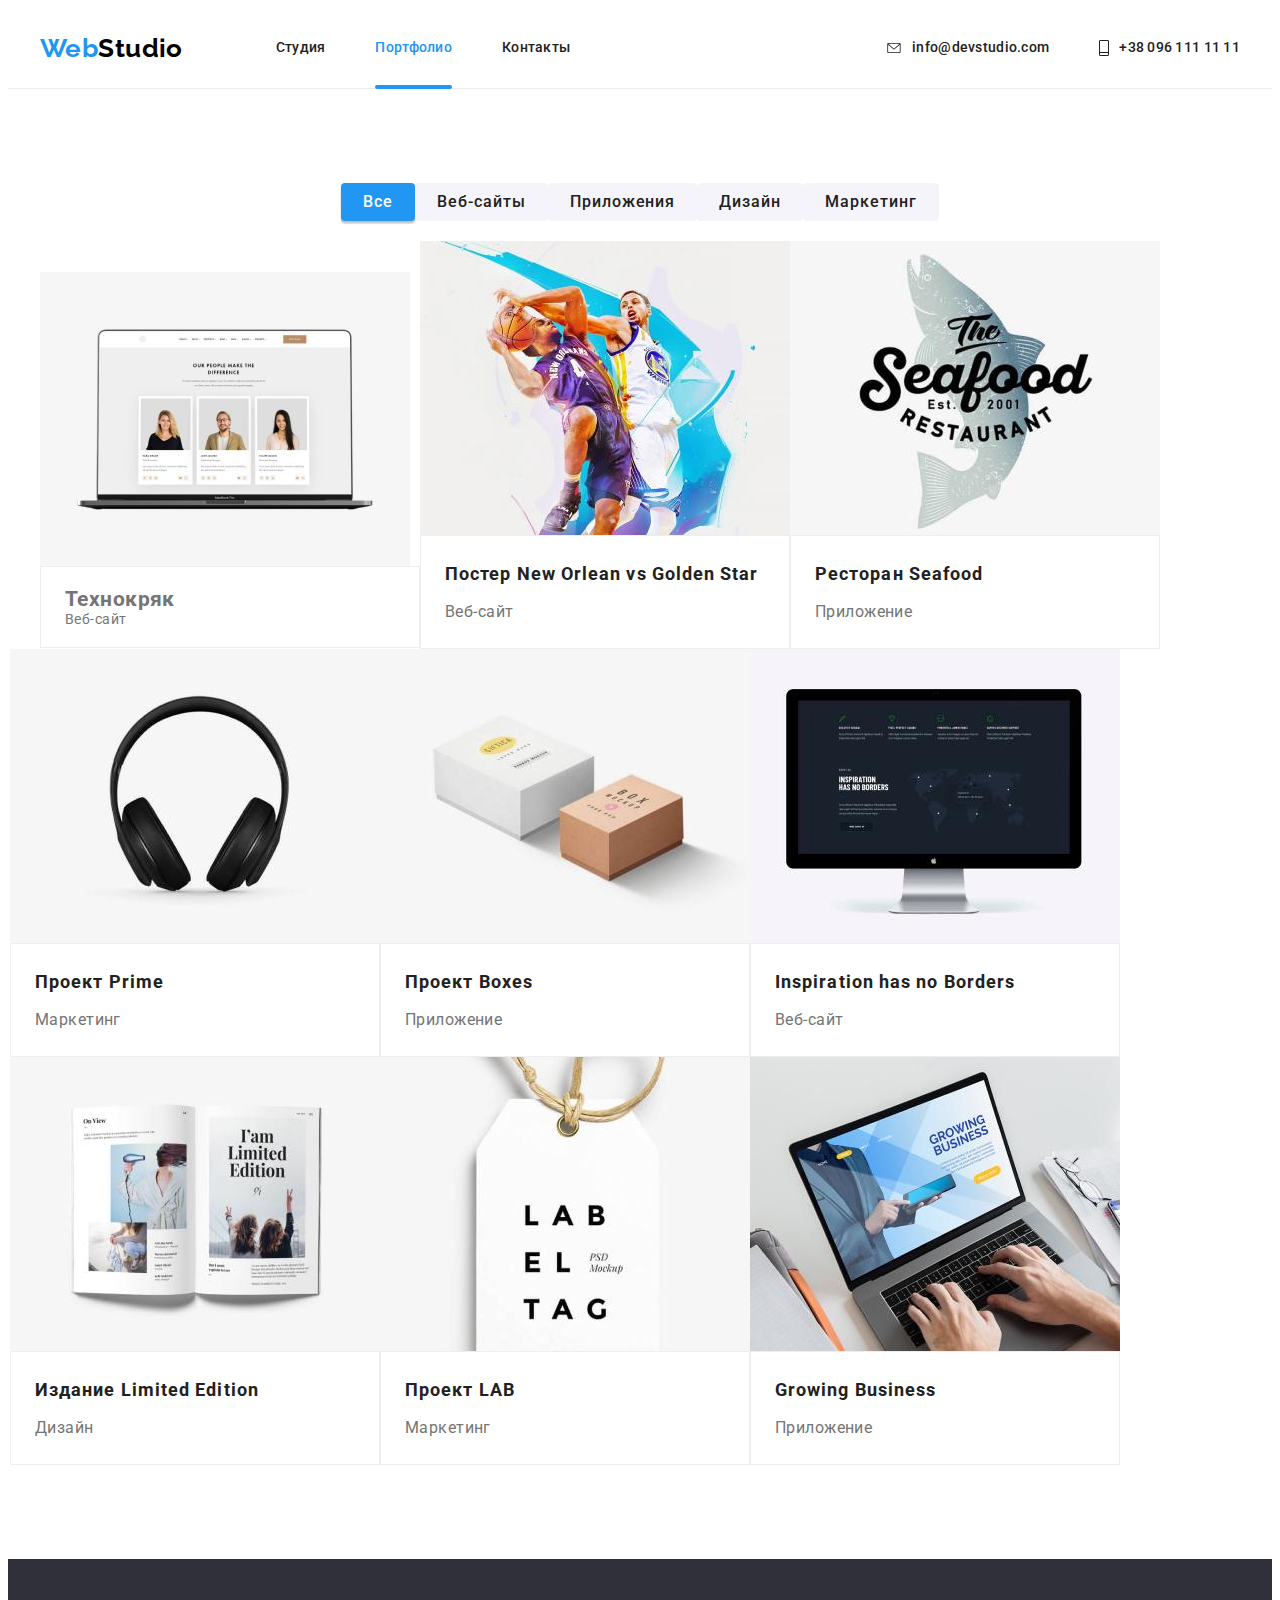
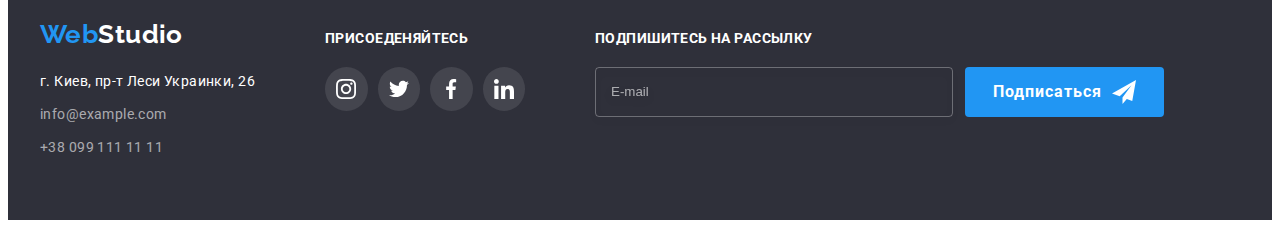
==== commit c6ddbe83: "bem" ====
--- a/portfolio.html
+++ b/portfolio.html
@@ -22,58 +22,58 @@
 </head>
 
 <body>
-    <header class="header">
-        <div class="container header-container">
-        <nav class="header-navigation">
-            <a class="logo link" lang="en" href="">Web<span class="header-logo">Studio</span></a>
+<header class="header">
+    <div class="container header__container">
+        <nav class="header__navigation">
+            <a class="logo link" lang="en" href="">Web<span class="header__logo">Studio</span></a>
             <ul class="header-list list">
-                <li class="header-item"><a class="header-link link" href="./index.html">Студия</a></li>
-                <li class="header-item"><a class="header-link link current-link current" href="">Портфолио</a></li>
-                <li class="header-item"><a class="header-link link" href="">Контакты</a></li>
-            </ul>
-        </nav>
-        <ul class="header-contact">
-            <li class="header-item list">
-            <a lang="en" class="header-link link" href="mailto:info@devstudio.com">
-                <svg class="header-icon" width="16" height="10">
-                    <use href="./images/icons.svg#icon-envelope" ></use>   
-                </svg> 
-                info@devstudio.com
-            </a>
-            </li>
-            <li class="header-item list">
-            <a class="header-link link" href="tel:+380961111111">
-                <svg class="header-icon" width="10" height="16">
-                    <use href="./images/icons.svg#icon-vector"></use>   
-                </svg> 
-                +38 096 111 11 11
-            </a>
-            </li>
-        </ul>
-        </div>
-    </header>
+                <li class="header-list__item"><a class="header-list__link link" href="./index.html">Студия</a></li>
+                <li class="header-list__item"><a class="header-list__link link current-link current" href="">Портфолио</a></li>
+                <li class="header-list__item"><a class="header-list__link link" href="">Контакты</a></li>
+                </ul>
+                </nav>
+                <ul class="header-contact">
+                    <li class="header-list__item list">
+                        <a lang="en" class="header-list__link link" href="mailto:info@devstudio.com">
+                            <svg class="header-list__icon" width="16" height="10">
+                                <use href="./images/icons.svg#icon-envelope"></use>
+                            </svg>
+                            info@devstudio.com
+                        </a>
+                    </li>
+                    <li class="header-list__item list">
+                        <a class="header-list__link link" href="tel:+380961111111">
+                            <svg class="header-list__icon" width="10" height="16">
+                                <use href="./images/icons.svg#icon-vector"></use>
+                            </svg>
+                            +38 096 111 11 11
+                        </a>
+                    </li>
+                </ul>
+                </div>
+                </header>
     <main>
         <!-- Галерея -->
         <section class="prtfolio section">
             <div class="container">
             <h1 class="hidden">Портфолио</h1>
             <ul class="button-list list">
-                <li class="button-item"><button class="btn gallery-btn current-btn" type="button">Все</button></li>
-                <li class="button-item"><button class="btn gallery-btn" type="button">Веб-сайты</button></li>
-                <li class="button-item"><button class="btn gallery-btn" type="button">Приложения</button></li>
-                <li class="button-item"><button class="btn gallery-btn" type="button">Дизайн</button></li>
-                <li class="button-item"><button class="btn gallery-btn" type="button">Маркетинг</button></li>
+                <li class="button-list__item"><button class="btn button-list__btn current-btn" type="button">Все</button></li>
+                <li class="button-list__item"><button class="btn button-list__btn" type="button">Веб-сайты</button></li>
+                <li class="button-list__item"><button class="btn button-list__btn" type="button">Приложения</button></li>
+                <li class="button-list__item"><button class="btn button-list__btn" type="button">Дизайн</button></li>
+                <li class="button-list__item"><button class="btn button-list__btn" type="button">Маркетинг</button></li>
             </ul>
             <ul class="gallery-list list">
-                <li class="gallery-card">
-                    <a class="link gallery-link" href="" target="_blank" rel="noopener noreferrer">
+                <li class="gallery-list__card">
+                    <a class="link gallery-list__link" href="" target="_blank" rel="noopener noreferrer">
                         <div class="gallery-top-wrapper">
                         <img src="./images/portfolio1.jpg" alt="открытый ноутбук" width="370"/>
                         <p class="gallery-text">Технокряк это современная площадка распространения коронавируса. Компании используют эту платформу для цифрового шпионажа и атак на защищённые сервера конкурентов.</p>
                         </div>
                         <div class="gallery-content">
-                            <h2 class="gallery-title">Технокряк</h2>
-                            <p class="gallery-item">Веб-сайт</p>
+                            <h2 class="gallery-content__title">Технокряк</h2>
+                            <p class="gallery-content__item">Веб-сайт</p>
                         </div>
                     </a>
                 </li>
--- a/css/main.css
+++ b/css/main.css
@@ -100,7 +100,7 @@
   border-radius: 50%;
 }
 
-.social-list__item + .social-item {
+.social-list__item + .social-list__item {
   margin-left: 10px;
 }
 
@@ -125,8 +125,8 @@
   transition: fill 250ms cubic-bezier(0.4, 0, 0.2, 1);
 }
 
-.social-link:hover .social-list__icon,
-.social-link:focus .social-list__icon {
+.social-list__link:hover .social-list__icon,
+.social-list__link:focus .social-list__icon {
   fill: var(--secondary-text-color);
 }
 
@@ -173,7 +173,7 @@
   border-radius: 50%;
 }
 
-.social-list__item + .social-item {
+.social-list__item + .social-list__item {
   margin-left: 10px;
 }
 
@@ -198,8 +198,8 @@
   transition: fill 250ms cubic-bezier(0.4, 0, 0.2, 1);
 }
 
-.social-link:hover .social-list__icon,
-.social-link:focus .social-list__icon {
+.social-list__link:hover .social-list__icon,
+.social-list__link:focus .social-list__icon {
   fill: var(--secondary-text-color);
 }
 
@@ -207,17 +207,17 @@
   border-bottom: 1px solid var(--border-color);
 }
 
-.header-container {
-  display: flex;
-  align-items: center;
-}
-
-.header-navigation {
-  display: flex;
-  align-items: center;
-}
-
-.header-navigation .logo {
+.header__container {
+  display: flex;
+  align-items: center;
+}
+
+.header__navigation {
+  display: flex;
+  align-items: center;
+}
+
+.header__navigation .logo {
   margin-right: 93px;
 }
 
@@ -225,7 +225,7 @@
   display: flex;
 }
 
-.header-logo {
+.header__logo {
   color: #000000;
 }
 
@@ -235,18 +235,18 @@
   color: var(--primary-text-color);
 }
 
-.header-item {
+.header-list__item {
   display: flex;
   padding: 32px 0;
   line-height: 1.14;
   letter-spacing: 0.02em;
 }
 
-.header-item:not(:last-child) {
+.header-list__item:not(:last-child) {
   margin-right: 50px;
 }
 
-.header-link {
+.header-list__link {
   font-weight: 500;
   line-height: 1.14;
   color: var(--secondary-title-color);
@@ -256,7 +256,7 @@
   transition: color 250ms cubic-bezier(0.4, 0, 0.2, 1);
 }
 
-.header-link:hover, .header-link:focus {
+.header-list__link:hover, .header-list__link:focus {
   color: var(--accent-color);
 }
 
@@ -268,7 +268,7 @@
   color: var(--accent-color);
 }
 
-.header-icon {
+.header-list__icon {
   fill: var(--primary-text-color);
   margin-right: 10px;
   fill: currentColor;
@@ -503,7 +503,7 @@
   margin-bottom: 50px;
 }
 
-.button-item:not(:last-child) {
+.button-list__:not(:last-child) {
   margin-right: 8px;
 }
 
@@ -515,7 +515,7 @@
   margin-top: -30px;
 }
 
-.gallery-card {
+.gallery-list__card {
   margin-left: 30px;
   margin-top: 30px;
   flex-basis: calc(100% / 3 - 30px);
@@ -556,7 +556,7 @@
   line-height: 2;
 }
 
-.gallery-btn {
+.button-list__btn {
   height: 38px;
   padding: 6px 22px;
   font-weight: 500;
@@ -566,7 +566,7 @@
   transition: color 250ms cubic-bezier(0.4, 0, 0.2, 1);
 }
 
-.gallery-btn:hover, .gallery-btn:focus {
+.button-list__btn:hover, .button-list__btn:focus {
   color: var(--secondary-text-color);
   background-color: var(--accent-color);
   box-shadow: 0px 3px 1px rgba(0, 0, 0, 0.1), 0px 1px 2px rgba(0, 0, 0, 0.08), 0px 2px 2px rgba(0, 0, 0, 0.12);
@@ -737,12 +737,12 @@
   padding: 40px;
 }
 
-.modal-field {
+.modal__field {
   margin-bottom: 10px;
   position: relative;
 }
 
-.modal-title {
+.modal__title {
   font-weight: 700;
   font-size: 20px;
   line-height: 1.15;
@@ -751,7 +751,7 @@
   margin-bottom: 12px;
 }
 
-.input-label {
+.modal__input-label {
   font-size: 12px;
   line-height: 1.17;
   letter-spacing: 0.01em;
@@ -760,7 +760,7 @@
   margin-bottom: 4px;
 }
 
-.modal-input {
+.modal__input {
   width: 100%;
   height: 40px;
   color: var(--primary-text-color);
@@ -775,17 +775,17 @@
   transition: border 250ms cubic-bezier(0.4, 0, 0.2, 1);
 }
 
-.modal-input:hover, .modal-input:focus {
+.modal__input:hover, .modal__input:focus {
   border-color: var(--accent-color);
 }
 
-.modal-input:hover + .icon-input,
-.modal-input:hover + .icon-input, .modal-input:focus + .icon-input,
-.modal-input:focus + .icon-input {
+.modal__input:hover + .modal__icon-input,
+.modal__input:hover + .modal__icon-input, .modal__input:focus + .modal__icon-input,
+.modal__input:focus + .modal__icon-input {
   fill: var(--accent-color);
 }
 
-.modal-input-text {
+.modal__input-text {
   width: 100%;
   height: 120px;
   font-size: 14px;
@@ -803,15 +803,15 @@
   transition: border-color 250ms cubic-bezier(0.4, 0, 0.2, 1);
 }
 
-.modal-input-text:hover, .modal-input-text:focus {
+.modal__input-text:hover, .modal__input-text:focus {
   border-color: var(--accent-color);
 }
 
-.modal-input-text::placeholder {
+.modal__input-text::placeholder {
   color: rgba(117, 117, 117, 0.5);
 }
 
-.icon-input {
+.modal__icon-input {
   position: absolute;
   left: 15px;
   top: 50%;
@@ -820,7 +820,7 @@
   transition: fill 250ms cubic-bezier(0.4, 0, 0.2, 1);
 }
 
-.modal-btn {
+.modal__btn {
   padding: 10px 56px;
   display: block;
   align-items: center;
@@ -840,16 +840,16 @@
   transition: background-color 250ms cubic-bezier(0.4, 0, 0.2, 1);
 }
 
-.modal-btn:hover, .modal-btn:focus {
+.modal__btn:hover, .modal__btn:focus {
   background-color: #188ce8;
 }
 
-.input-wraper {
+.modal__input-wraper {
   display: block;
   position: relative;
 }
 
-.close-btn {
+.modal__close-btn {
   position: absolute;
   right: 8px;
   top: 8px;
@@ -865,11 +865,11 @@
   fill: #000000;
 }
 
-.close-btn:focus, .close-btn:hover {
+.modal__close-btn:focus, .modal__close-btn:hover {
   fill: var(--accent-color);
 }
 
-.check-text {
+.modal__check-text {
   font-size: 14px;
   line-height: 1.71;
   color: var(--primary-text-color);
@@ -881,7 +881,7 @@
   cursor: pointer;
 }
 
-.check-text span {
+.modal__check-text span {
   width: 16px;
   height: 15px;
   border: 1px solid var(--secondary-title-color);
@@ -893,17 +893,17 @@
   transition: border-color 250ms cubic-bezier(0.4, 0, 0.2, 1);
 }
 
-.modal-checkbox:checked + .check-text span {
+.modal__checkbox:checked + .modal__check-text span {
   background-color: var(--accent-color);
   border: none;
 }
 
-.modal-checkbox:hover + .check-text span,
-.modal-checkbox:focus + .check-text span {
+.modal__checkbox:hover + .modal__check-text span,
+.modal__checkbox:focus + .modal__check-text span {
   border-color: var(--accent-color);
 }
 
-.check-link {
+.modal__check-link {
   color: var(--accent-color);
   margin-left: 5px;
 }
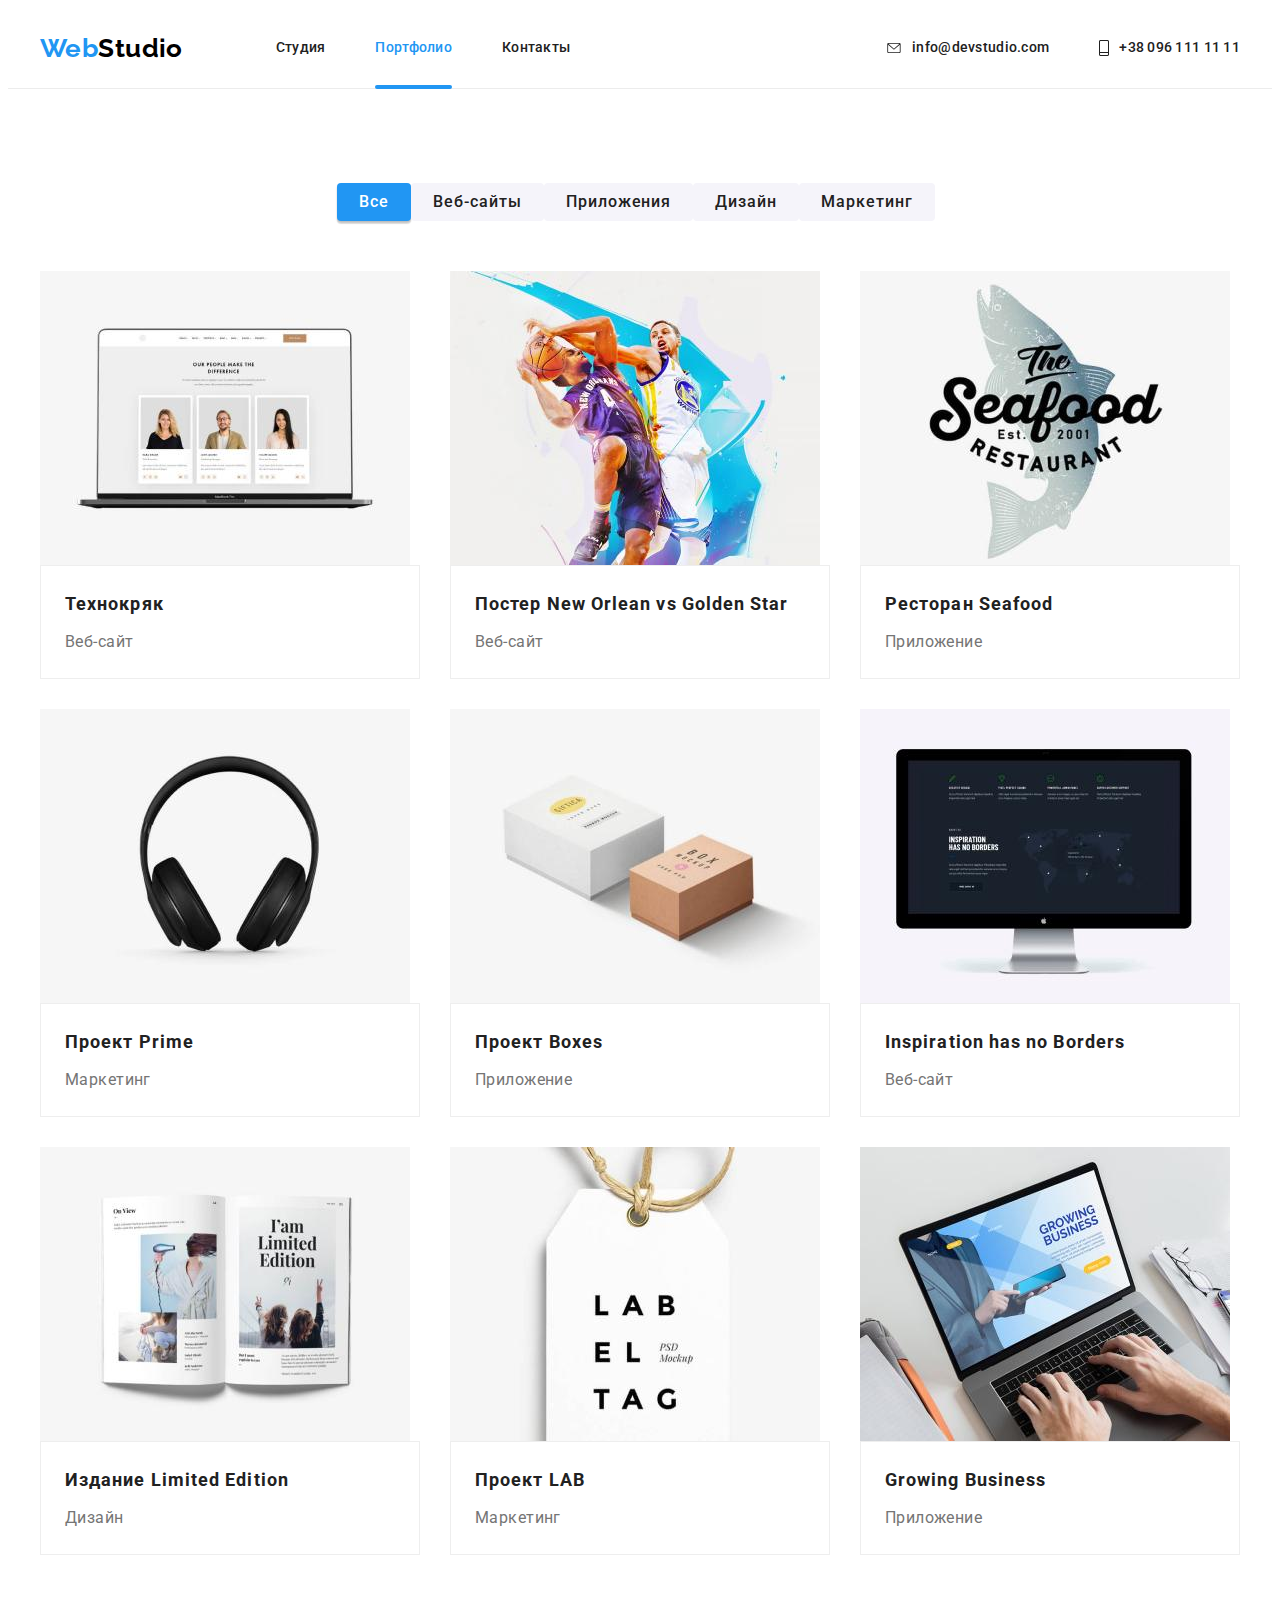
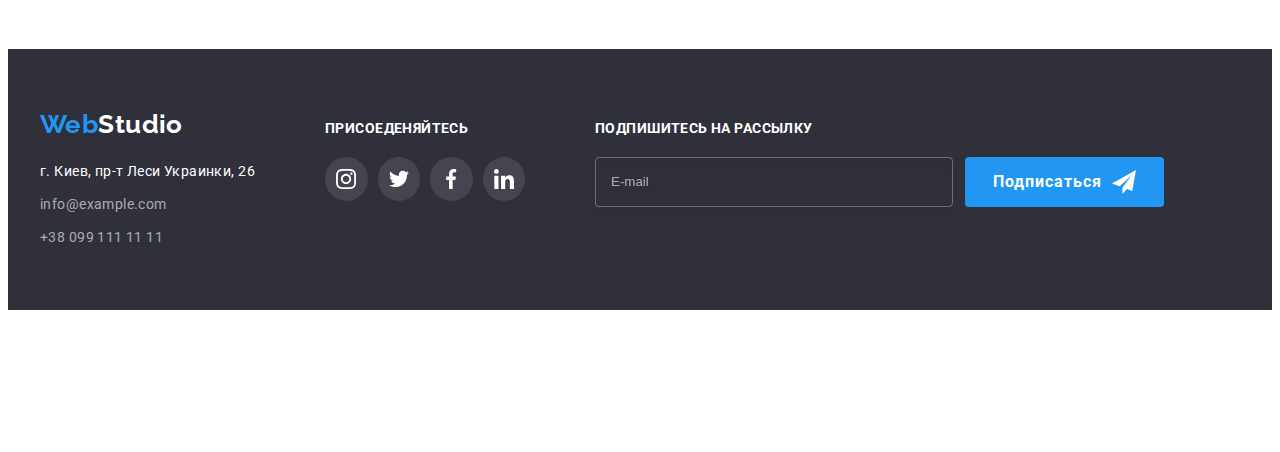
==== commit 2eca3ece: "portfolio" ====
--- a/portfolio.html
+++ b/portfolio.html
@@ -67,110 +67,110 @@
             <ul class="gallery-list list">
                 <li class="gallery-list__card">
                     <a class="link gallery-list__link" href="" target="_blank" rel="noopener noreferrer">
-                        <div class="gallery-top-wrapper">
+                        <div class="gallery-list__wrapper">
                         <img src="./images/portfolio1.jpg" alt="открытый ноутбук" width="370"/>
-                        <p class="gallery-text">Технокряк это современная площадка распространения коронавируса. Компании используют эту платформу для цифрового шпионажа и атак на защищённые сервера конкурентов.</p>
-                        </div>
-                        <div class="gallery-content">
-                            <h2 class="gallery-content__title">Технокряк</h2>
-                            <p class="gallery-content__item">Веб-сайт</p>
-                        </div>
-                    </a>
-                </li>
-                <li class="gallery-card">
-                    <a class="link gallery-link" href="" target="_blank" rel="noopener noreferrer">
-                        <div class="gallery-top-wrapper">
+                        <p class="gallery-list__text">Технокряк это современная площадка распространения коронавируса. Компании используют эту платформу для цифрового шпионажа и атак на защищённые сервера конкурентов.</p>
+                        </div>
+                        <div class="gallery-list__content">
+                            <h2 class="gallery-list__title">Технокряк</h2>
+                            <p class="gallery-list__item">Веб-сайт</p>
+                        </div>
+                    </a>
+                </li>
+                <li class="gallery-list__card">
+                    <a class="link gallery-list__link" href="" target="_blank" rel="noopener noreferrer">
+                        <div class="gallery-list__wrapper">
                         <img src="./images/portfolio2.jpg" alt="баскетболисты прыгают с мячем" width="370" />
-                        <p class="gallery-text">Технокряк это современная площадка распространения коронавируса. Компании используют эту платформу для цифрового шпионажа и атак на защищённые сервера конкурентов.</p>
-                        </div>
-                        <div class="gallery-content">
-                            <h2 class="gallery-title" lang="en">Постер New Orlean vs Golden Star</h2>
-                            <p class="gallery-item">Веб-сайт</p>
-                        </div>
-
-                    </a>
-                </li>
-                <li class="gallery-card">
-                    <a class="link gallery-link" href="" target="_blank" rel="noopener noreferrer">
-                        <div class="gallery-top-wrapper">
+                        <p class="gallery-list__text">Технокряк это современная площадка распространения коронавируса. Компании используют эту платформу для цифрового шпионажа и атак на защищённые сервера конкурентов.</p>
+                        </div>
+                        <div class="gallery-list__content">
+                            <h2 class="gallery-list__title" lang="en">Постер New Orlean vs Golden Star</h2>
+                            <p class="gallery-list__item">Веб-сайт</p>
+                        </div>
+
+                    </a>
+                </li>
+                <li class="gallery-list__card">
+                    <a class="link gallery-list__link" href="" target="_blank" rel="noopener noreferrer">
+                        <div class="gallery-list__wrapper">
                         <img src="./images/portfolio3.jpg" alt="логотип" width="370" />
-                        <p class="gallery-text">Технокряк это современная площадка распространения коронавируса. Компании используют эту платформу для цифрового шпионажа и атак на защищённые сервера конкурентов.</p>
-                        </div>
-                        <div class="gallery-content">
-                            <h2 class="gallery-title" lang="en">Ресторан Seafood</h2>
-                            <p class="gallery-item">Приложение</p>
-                        </div>
-                    </a>
-                </li>
-                <li class="gallery-card">
-                    <a class="link gallery-link" href="" target="_blank" rel="noopener noreferrer">
-                        <div class="gallery-top-wrapper">
+                        <p class="gallery-list__text">Технокряк это современная площадка распространения коронавируса. Компании используют эту платформу для цифрового шпионажа и атак на защищённые сервера конкурентов.</p>
+                        </div>
+                        <div class="gallery-list__content">
+                            <h2 class="gallery-list__title" lang="en">Ресторан Seafood</h2>
+                            <p class="gallery-list__item">Приложение</p>
+                        </div>
+                    </a>
+                </li>
+                <li class="gallery-list__card">
+                    <a class="link gallery-list__link" href="" target="_blank" rel="noopener noreferrer">
+                        <div class="gallery-list__wrapper">
                         <img src="./images/portfolio4.jpg" alt="наушники" width="370" />
-                        <p class="gallery-text">Технокряк это современная площадка распространения коронавируса. Компании используют эту платформу для цифрового шпионажа и атак на защищённые сервера конкурентов.</p>
-                        </div>
-                        <div class="gallery-content">
-                            <h2 class="gallery-title" lang="en">Проект Prime</h2>
-                            <p class="gallery-item">Маркетинг</p>
-                        </div>
-                    </a>
-                </li>
-                <li class="gallery-card">
-                    <a class="link gallery-link" href="" target="_blank" rel="noopener noreferrer">
-                        <div class="gallery-top-wrapper">
+                        <p class="gallery-list__text">Технокряк это современная площадка распространения коронавируса. Компании используют эту платформу для цифрового шпионажа и атак на защищённые сервера конкурентов.</p>
+                        </div>
+                        <div class="gallery-list__content">
+                            <h2 class="gallery-list__title" lang="en">Проект Prime</h2>
+                            <p class="gallery-list__item">Маркетинг</p>
+                        </div>
+                    </a>
+                </li>
+                <li class="gallery-list__card">
+                    <a class="link gallery-list__link" href="" target="_blank" rel="noopener noreferrer">
+                        <div class="gallery-list__wrapper">
                         <img src="./images/portfolio5.jpg" alt="коробки" width="370" />
-                        <p class="gallery-text">Технокряк это современная площадка распространения коронавируса. Компании используют эту платформу для цифрового шпионажа и атак на защищённые сервера конкурентов.</p>
-                        </div>
-                        <div class="gallery-content">
-                            <h2 class="gallery-title" lang="en">Проект Boxes</h2>
-                            <p class="gallery-item">Приложение</p>
-                        </div>
-                    </a>
-                </li>
-                <li class="gallery-card">
-                    <a class="link gallery-link" href="" target="_blank" rel="noopener noreferrer">
-                        <div class="gallery-top-wrapper">
+                        <p class="gallery-list__text">Технокряк это современная площадка распространения коронавируса. Компании используют эту платформу для цифрового шпионажа и атак на защищённые сервера конкурентов.</p>
+                        </div>
+                        <div class="gallery-list__content">
+                            <h2 class="gallery-list__title" lang="en">Проект Boxes</h2>
+                            <p class="gallery-list__item">Приложение</p>
+                        </div>
+                    </a>
+                </li>
+                <li class="gallery-list__card">
+                    <a class="link gallery-list__link" href="" target="_blank" rel="noopener noreferrer">
+                        <div class="gallery-list__wrapper">
                         <img src="./images/portfolio6.jpg" alt="монитор" width="370" />
-                        <p class="gallery-text">Технокряк это современная площадка распространения коронавируса. Компании используют эту платформу для цифрового шпионажа и атак на защищённые сервера конкурентов.</p>
-                        </div>
-                        <div class="gallery-content">
-                            <h2 class="gallery-title" lang="en">Inspiration has no Borders</h2>
-                            <p class="gallery-item">Веб-сайт</p>
-                        </div>
-                    </a>
-                </li>
-                <li class="gallery-card">
-                    <a class="link gallery-link" href="" target="_blank" rel="noopener noreferrer">
-                        <div class="gallery-top-wrapper">
+                        <p class="gallery-list__text">Технокряк это современная площадка распространения коронавируса. Компании используют эту платформу для цифрового шпионажа и атак на защищённые сервера конкурентов.</p>
+                        </div>
+                        <div class="gallery-list__content">
+                            <h2 class="gallery-list__title" lang="en">Inspiration has no Borders</h2>
+                            <p class="gallery-list__item">Веб-сайт</p>
+                        </div>
+                    </a>
+                </li>
+                <li class="gallery-list__card">
+                    <a class="link gallery-list__link" href="" target="_blank" rel="noopener noreferrer">
+                        <div class="gallery-list__wrapper">
                         <img src="./images/portfolio7.jpg" alt="открытая книга" width="370" />
-                        <p class="gallery-text">Технокряк это современная площадка распространения коронавируса. Компании используют эту платформу для цифрового шпионажа и атак на защищённые сервера конкурентов.</p>
-                        </div>
-                        <div class="gallery-content">
-                            <h2 class="gallery-title" lang="en">Издание Limited Edition</h2>
-                            <p class="gallery-item">Дизайн</p>
-                        </div>
-                    </a>
-                </li>
-                <li class="gallery-card">
-                    <a class="link gallery-link" href="" target="_blank" rel="noopener noreferrer">
-                        <div class="gallery-top-wrapper">
+                        <p class="gallery-list__text">Технокряк это современная площадка распространения коронавируса. Компании используют эту платформу для цифрового шпионажа и атак на защищённые сервера конкурентов.</p>
+                        </div>
+                        <div class="gallery-list__content">
+                            <h2 class="gallery-list__title" lang="en">Издание Limited Edition</h2>
+                            <p class="gallery-list__item">Дизайн</p>
+                        </div>
+                    </a>
+                </li>
+                <li class="gallery-list__card">
+                    <a class="link gallery-list__link" href="" target="_blank" rel="noopener noreferrer">
+                        <div class="gallery-list__top-wrapper">
                         <img src="./images/portfolio8.jpg" alt="бирка" width="370" />
-                        <p class="gallery-text">Технокряк это современная площадка распространения коронавируса. Компании используют эту платформу для цифрового шпионажа и атак на защищённые сервера конкурентов.</p>
-                        </div>
-                        <div class="gallery-content">
-                            <h2 class="gallery-title" lang="en">Проект LAB</h2>
-                            <p class="gallery-item">Маркетинг</p>
-                        </div>
-                    </a>
-                </li>
-                <li class="gallery-card">
-                    <a class="link gallery-link" href="" target="_blank" rel="noopener noreferrer">
-                        <div class="gallery-top-wrapper">
+                        <p class="gallery-list__text">Технокряк это современная площадка распространения коронавируса. Компании используют эту платформу для цифрового шпионажа и атак на защищённые сервера конкурентов.</p>
+                        </div>
+                        <div class="gallery-list__content">
+                            <h2 class="gallery-list__title" lang="en">Проект LAB</h2>
+                            <p class="gallery-list__item">Маркетинг</p>
+                        </div>
+                    </a>
+                </li>
+                <li class="gallery-list__card">
+                    <a class="link gallery-list__link" href="" target="_blank" rel="noopener noreferrer">
+                        <div class="gallery-list__wrapper">
                         <img src="./images/portfolio9.jpg" alt="печатает на ноутбуке" width="370" />
-                        <p class="gallery-text">Технокряк это современная площадка распространения коронавируса. Компании используют эту платформу для цифрового шпионажа и атак на защищённые сервера конкурентов.</p>
-                        </div>
-                        <div class="gallery-content">
-                            <h2 class="gallery-title" lang="en">Growing Business</h2>
-                            <p class="gallery-item">Приложение</p>
+                        <p class="gallery-list__text">Технокряк это современная площадка распространения коронавируса. Компании используют эту платформу для цифрового шпионажа и атак на защищённые сервера конкурентов.</p>
+                        </div>
+                        <div class="gallery-list__content">
+                            <h2 class="gallery-list__title" lang="en">Growing Business</h2>
+                            <p class="gallery-list__item">Приложение</p>
                         </div>
                     </a>
                 </li>
--- a/css/main.css
+++ b/css/main.css
@@ -503,7 +503,7 @@
   margin-bottom: 50px;
 }
 
-.button-list__:not(:last-child) {
+.button-list:not(:last-child) {
   margin-right: 8px;
 }
 
@@ -521,28 +521,28 @@
   flex-basis: calc(100% / 3 - 30px);
 }
 
-.gallery-content {
+.gallery-list__content {
   padding: 20px 24px;
   border: 1px solid #eeeeee;
 }
 
-.gallery-link {
+.gallery-list__link {
   display: block;
   transition: box-shadow 250ms ease-in-out;
 }
 
-.gallery-link:hover, .gallery-link:focus, .gallery-link:active {
+.gallery-list__link:hover, .gallery-list__link:focus, .gallery-list__link:active {
   box-shadow: 0px 1px 1px rgba(0, 0, 0, 0.12), 0px 4px 4px rgba(0, 0, 0, 0.06), 1px 4px 6px rgba(0, 0, 0, 0.16);
   outline: none;
 }
 
-.gallery-link:hover .gallery-text,
-.gallery-link:focus .gallery-text {
+.gallery-list__link:hover .gallery-list__text,
+.gallery-list__link:focus .gallery-list__text {
   transform: translateY(0);
   opacity: 1;
 }
 
-.gallery-title {
+.gallery-list__title {
   margin-bottom: 4px;
   font-weight: 700;
   font-size: 18px;
@@ -551,7 +551,7 @@
   color: var(--secondary-title-color);
 }
 
-.gallery-item {
+.gallery-list__item {
   font-size: 16px;
   line-height: 2;
 }
@@ -578,12 +578,12 @@
   box-shadow: 0px 3px 1px rgba(0, 0, 0, 0.1), 0px 1px 2px rgba(0, 0, 0, 0.08), 0px 2px 2px rgba(0, 0, 0, 0.12);
 }
 
-.gallery-top-wrapper {
+.gallery-list__wrapper {
   position: relative;
   overflow: hidden;
 }
 
-.gallery-text {
+.gallery-list__text {
   font-weight: 400;
   font-size: 18px;
   line-height: 28px;
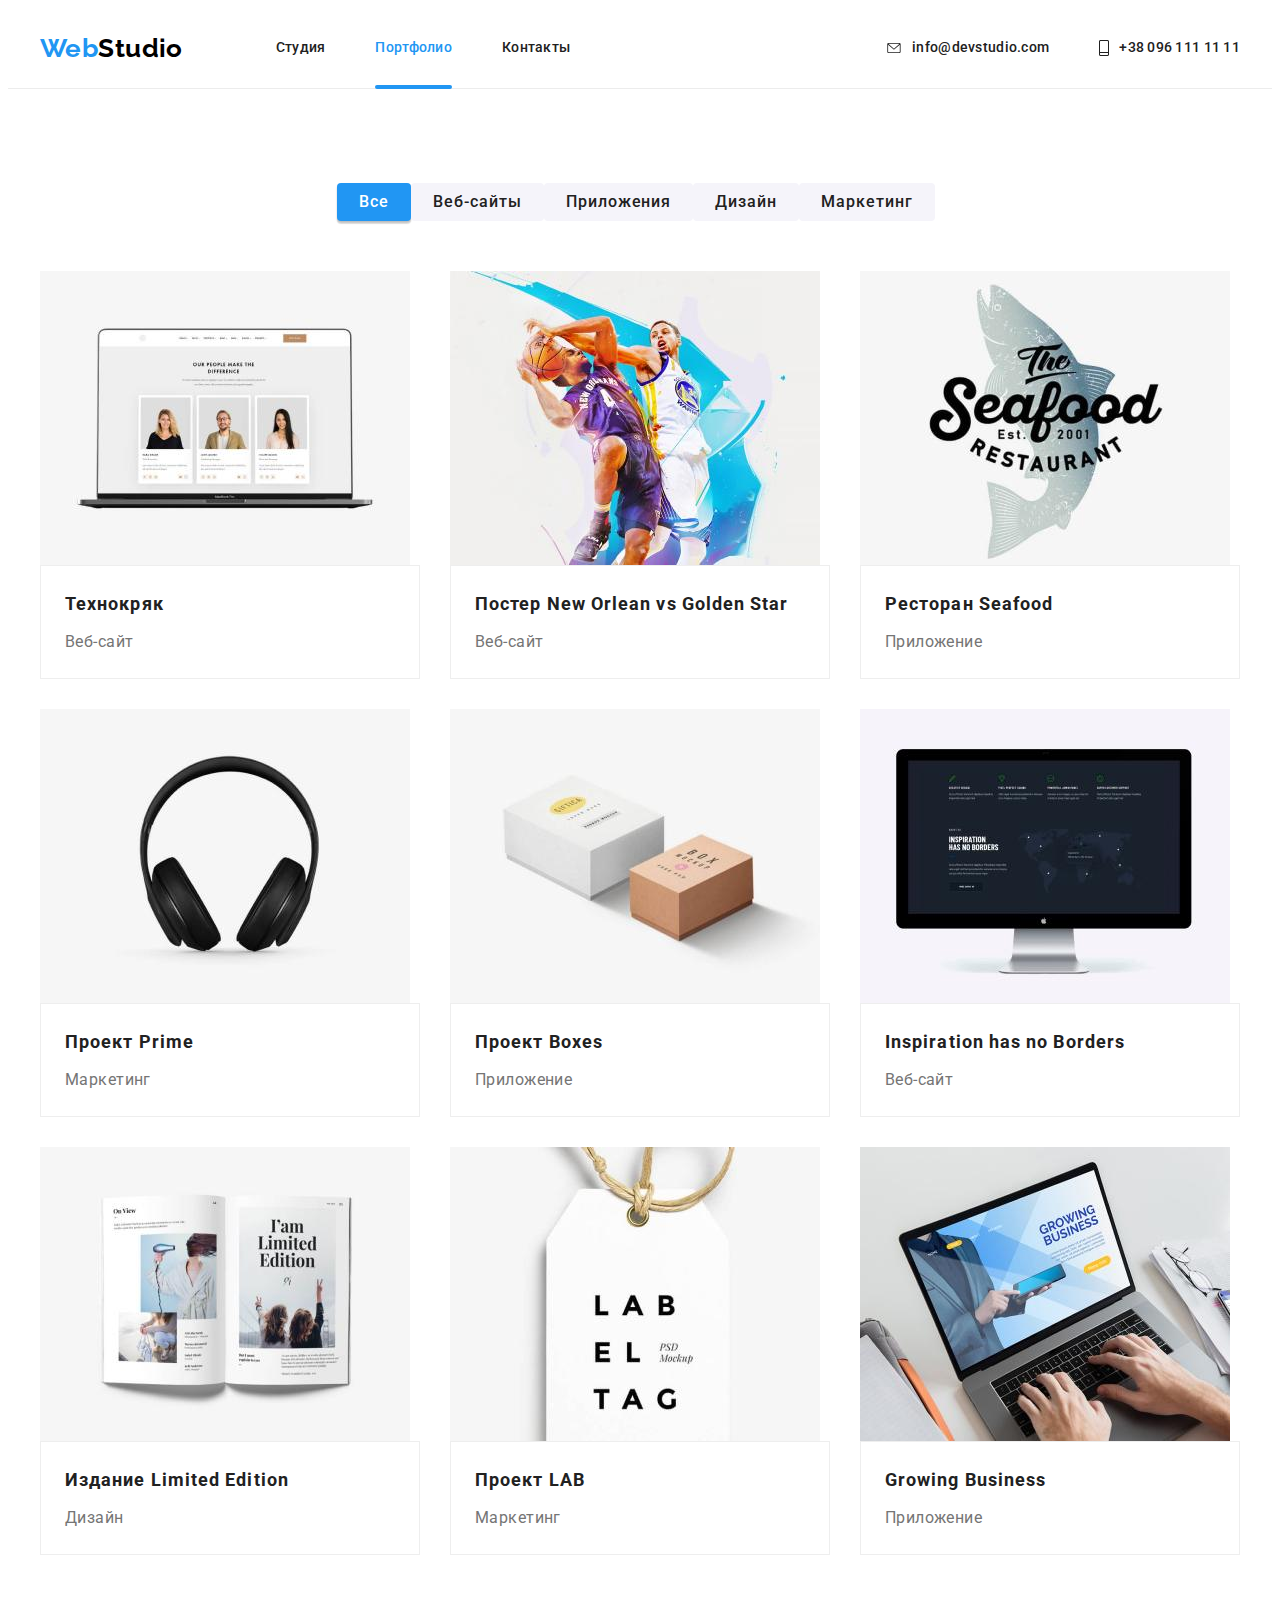
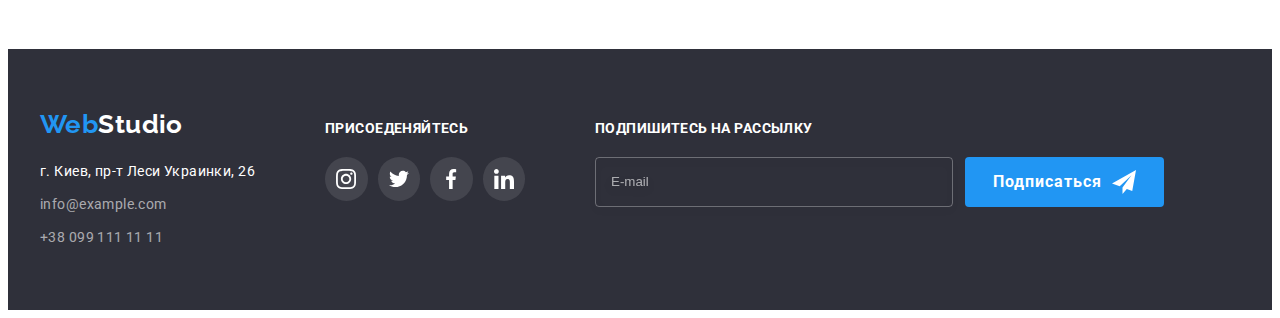
==== commit fedde5f4: "portfolio" ====
--- a/portfolio.html
+++ b/portfolio.html
@@ -152,7 +152,7 @@
                 </li>
                 <li class="gallery-list__card">
                     <a class="link gallery-list__link" href="" target="_blank" rel="noopener noreferrer">
-                        <div class="gallery-list__top-wrapper">
+                        <div class="gallery-list__wrapper">
                         <img src="./images/portfolio8.jpg" alt="бирка" width="370" />
                         <p class="gallery-list__text">Технокряк это современная площадка распространения коронавируса. Компании используют эту платформу для цифрового шпионажа и атак на защищённые сервера конкурентов.</p>
                         </div>
